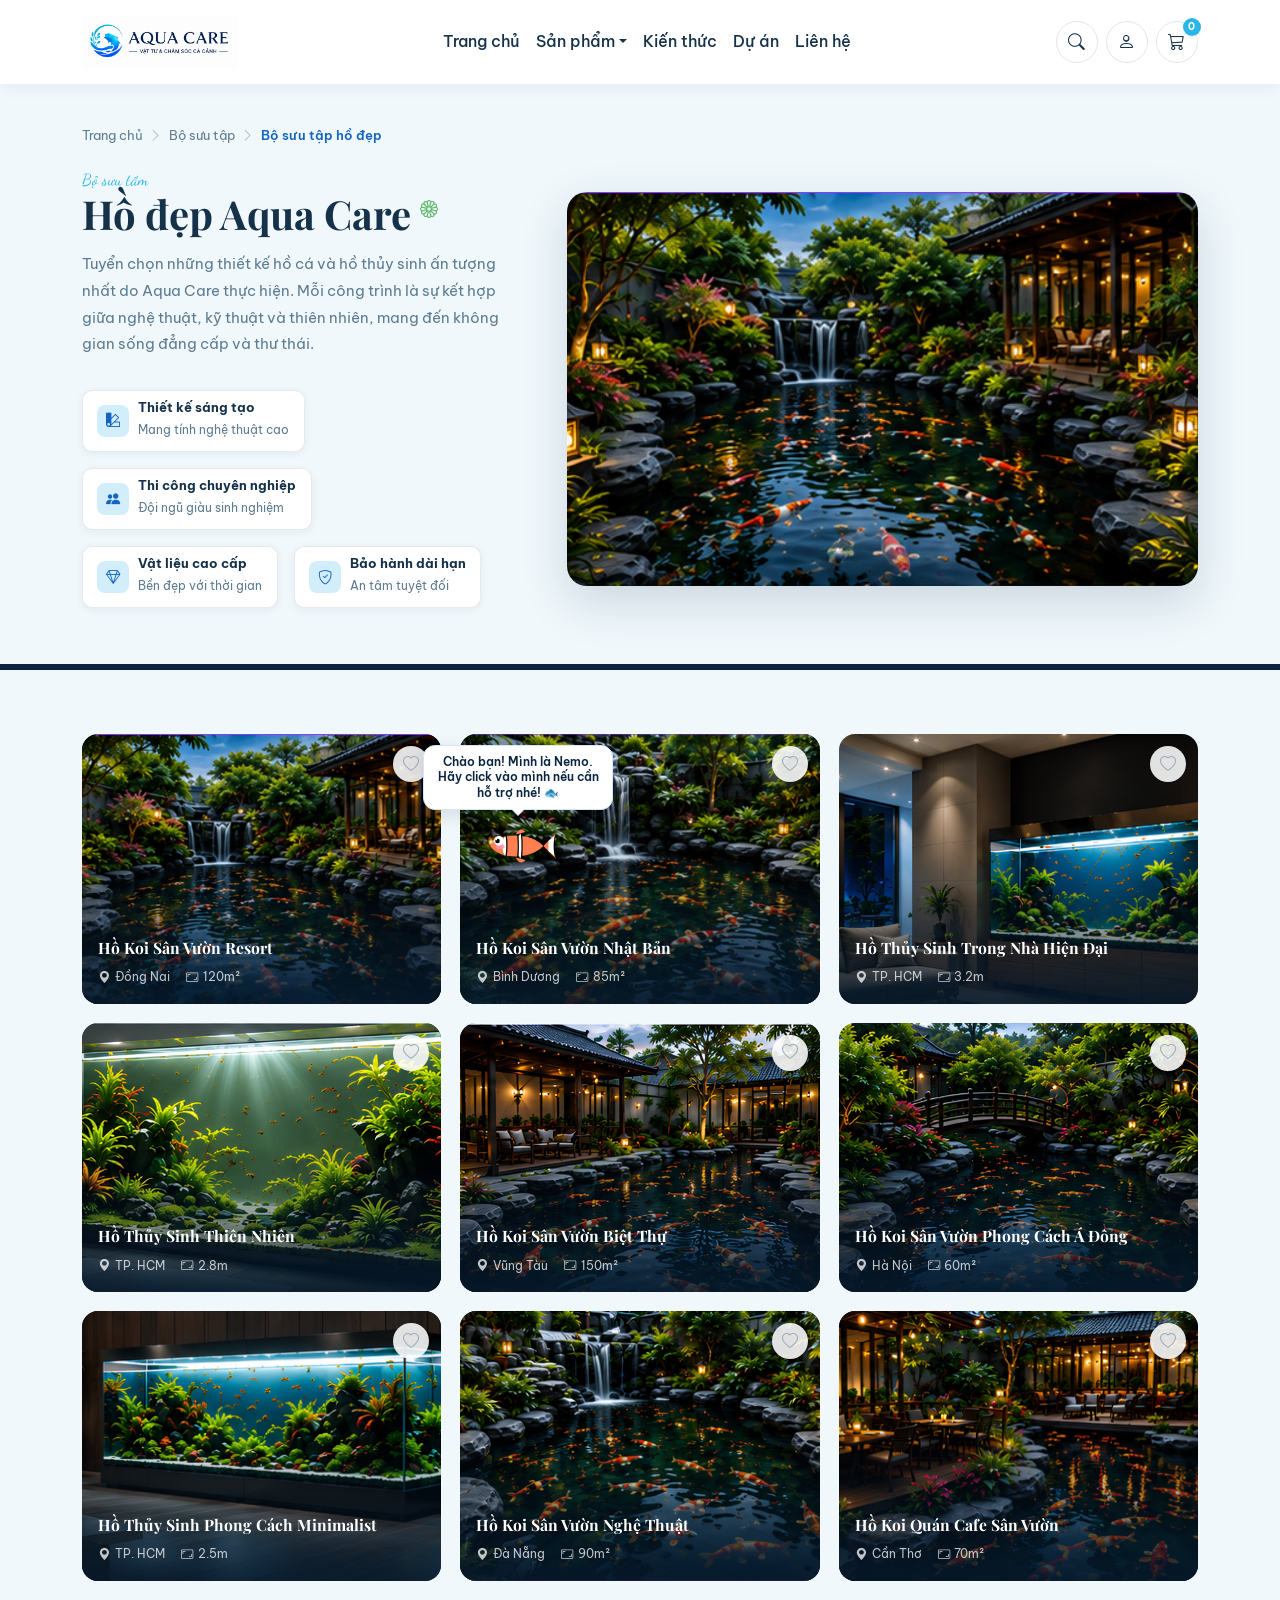
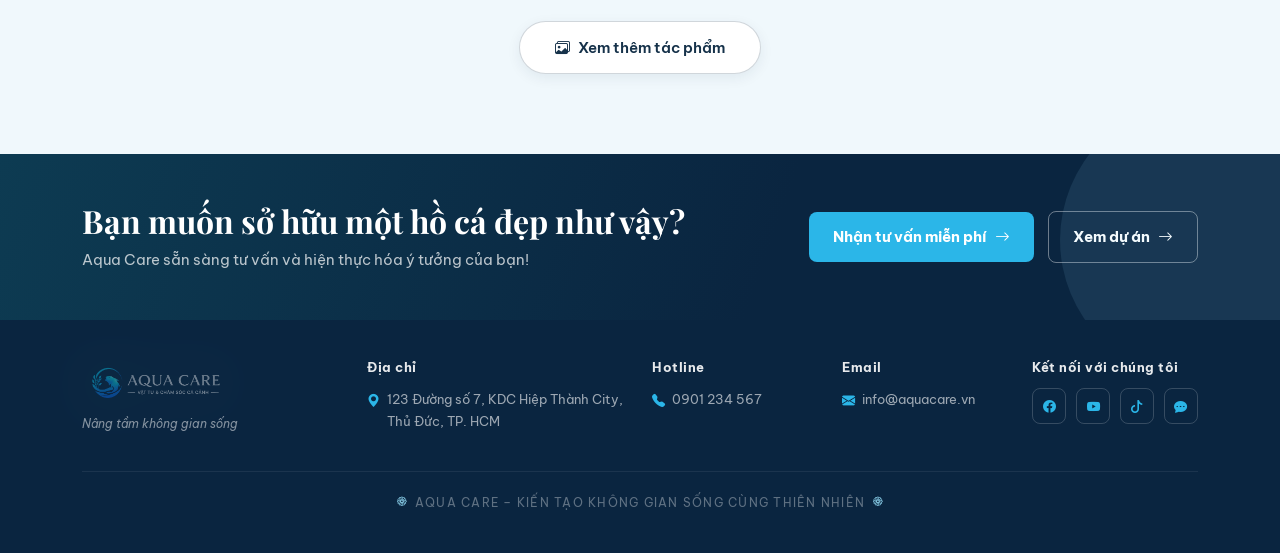
==== bo-suu-tap.html @ 4c0bcd1d "Upload toan bo du lieu - Web Hoan Chinh" ====
﻿<!DOCTYPE html>
<html lang="vi">
<head>
  <meta charset="UTF-8">
  <meta name="viewport" content="width=device-width, initial-scale=1.0">
  <title>Bộ sưu tập hồ đẹp - Aqua Care</title>
  <link rel="preconnect" href="https://fonts.googleapis.com">
  <link rel="preconnect" href="https://fonts.gstatic.com" crossorigin>
  <link href="https://fonts.googleapis.com/css2?family=Playfair+Display:ital,wght@0,600;0,700;1,700&family=Dancing+Script:wght@600;700&family=Be+Vietnam+Pro:wght@300;400;500;600;700;800&display=swap" rel="stylesheet">
  <link href="https://cdn.jsdelivr.net/npm/bootstrap@5.3.3/dist/css/bootstrap.min.css" rel="stylesheet">
  <link rel="stylesheet" href="https://cdn.jsdelivr.net/npm/bootstrap-icons@1.11.3/font/bootstrap-icons.css">
  <link rel="stylesheet" href="css/style.css?v=20260625f">
  <link rel="stylesheet" href="css/gallery.css?v=20260625f">
</head>
<body>

  <!-- NAVBAR -->
  <nav class="navbar navbar-expand-lg fixed-top" id="mainNav">
    <div class="container">
      <a class="navbar-brand" href="index.html">
        <img src="assets/images/branding/logo.png" alt="Aqua Care" class="navbar-logo-img">
      </a>
      <button class="navbar-toggler" type="button" data-bs-toggle="collapse" data-bs-target="#navMenu">
        <span class="navbar-toggler-icon"></span>
      </button>
      <div class="collapse navbar-collapse" id="navMenu">
        <ul class="navbar-nav mx-auto mb-3 mb-lg-0">
          <li class="nav-item"><a class="nav-link" href="index.html">Trang chủ</a></li>
          <li class="nav-item dropdown">
            <a class="nav-link dropdown-toggle" href="san-pham.html" data-bs-toggle="dropdown">Sản phẩm</a>
            <ul class="dropdown-menu">
              <li><a class="dropdown-item" href="san-pham.html?category=he-thong-loc">Hệ thống lọc</a></li>
              <li><a class="dropdown-item" href="san-pham.html?category=thuc-an">Thức ăn &amp; dinh dưỡng</a></li>
              <li><a class="dropdown-item" href="san-pham.html?category=thuoc-vi-sinh">Thuốc &amp; vi sinh</a></li>
              <li><a class="dropdown-item" href="san-pham.html?category=vat-lieu-loc">Vật liệu lọc</a></li>
              <li><a class="dropdown-item" href="san-pham.html?category=cay-thuy-sinh">Cây thủy sinh</a></li>
              <li><a class="dropdown-item" href="san-pham.html?category=thiet-bi">Thiết bị &amp; phụ kiện</a></li>
            </ul>
          </li>
          <li class="nav-item"><a class="nav-link" href="kien-thuc.html">Kiến thức</a></li>
          <li class="nav-item"><a class="nav-link" href="du-an.html">Dự án</a></li>
          <li class="nav-item"><a class="nav-link" href="lien-he.html">Liên hệ</a></li>
        </ul>
        <div class="navbar-icons d-flex align-items-center gap-2">
          <button class="icon-btn" aria-label="Tìm kiếm"><i class="bi bi-search"></i></button>
          <button class="icon-btn" aria-label="Tài khoản"><i class="bi bi-person"></i></button>
          <button class="icon-btn cart-btn" aria-label="Giỏ hàng"><i class="bi bi-cart3"></i><span class="cart-badge">3</span></button>
        </div>
      </div>
    </div>
  </nav>

  <!-- HERO -->
  <section class="gal-hero">
    <div class="container">
      <nav class="gal-breadcrumb mb-4" aria-label="breadcrumb">
        <a href="index.html">Trang chủ</a>
        <span class="sep"><i class="bi bi-chevron-right"></i></span>
        <a href="#">Bộ sưu tập</a>
        <span class="sep"><i class="bi bi-chevron-right"></i></span>
        <span class="current">Bộ sưu tập hồ đẹp</span>
      </nav>

      <div class="row align-items-center g-5">
        <div class="col-lg-5 gal-hero-left">
          <p class="gal-script">Bộ sưu tầm</p>
          <h1 class="gal-title">Hồ đẹp Aqua Care <span class="gal-title-leaf"><i class="bi bi-flower1"></i></span></h1>
          <p class="gal-desc">
            Tuyển chọn những thiết kế hồ cá và hồ thủy sinh ấn tượng nhất do Aqua Care thực hiện.
            Mỗi công trình là sự kết hợp giữa nghệ thuật, kỹ thuật và thiên nhiên, mang đến
            không gian sống đẳng cấp và thư thái.
          </p>

          <div class="gal-features">
            <div class="gal-feature">
              <div class="gal-feature-icon"><i class="bi bi-palette2"></i></div>
              <div class="gal-feature-text">
                <strong>Thiết kế sáng tạo</strong>
                <span>Mang tính nghệ thuật cao</span>
              </div>
            </div>
            <div class="gal-feature">
              <div class="gal-feature-icon"><i class="bi bi-people-fill"></i></div>
              <div class="gal-feature-text">
                <strong>Thi công chuyên nghiệp</strong>
                <span>Đội ngũ giàu sinh nghiệm</span>
              </div>
            </div>
            <div class="gal-feature">
              <div class="gal-feature-icon"><i class="bi bi-gem"></i></div>
              <div class="gal-feature-text">
                <strong>Vật liệu cao cấp</strong>
                <span>Bền đẹp với thời gian</span>
              </div>
            </div>
            <div class="gal-feature">
              <div class="gal-feature-icon"><i class="bi bi-shield-check"></i></div>
              <div class="gal-feature-text">
                <strong>Bảo hành dài hạn</strong>
                <span>An tâm tuyệt đối</span>
              </div>
            </div>
          </div>
        </div>

        <div class="col-lg-7">
          <!-- TODO: thay bằng ảnh hồ cá đẹp thật (full width, tỉ lệ 16/9) -->
          <div class="gal-hero-img" style="aspect-ratio:16/10;">
            <img src="assets/images/galleries/hm1.png" alt="Bộ sưu tập hồ đẹp Aqua Care">
          </div>
        </div>
      </div>
    </div>
  </section>

  <!-- DIVIDER -->
  <div class="gal-divider-bar"></div>

  <!-- COLLECTION GRID -->
  <section class="gal-grid-section">
    <div class="container">

      <div class="gal-collection-grid" id="collectionGrid">

        <!-- Hàng 1 -->
        <div class="gal-col-card">
          <!-- TODO: thay bằng ảnh thật -->
          <img src="assets/images/galleries/hm1.png" alt="Hồ Koi Sân Vườn Resort">
          <button class="gal-col-heart" aria-label="Yêu thích"><i class="bi bi-heart"></i></button>
          <div class="gal-col-info">
            <div class="gal-col-title">Hồ Koi Sân Vườn Resort</div>
            <div class="gal-col-meta">
              <span><i class="bi bi-geo-alt-fill"></i> Đồng Nai</span>
              <span><i class="bi bi-aspect-ratio"></i> 120m²</span>
            </div>
          </div>
        </div>

        <div class="gal-col-card">
          <img src="assets/images/galleries/hm2.png" alt="Hồ Koi Sân Vườn Nhật Bản">
          <button class="gal-col-heart" aria-label="Yêu thích"><i class="bi bi-heart"></i></button>
          <div class="gal-col-info">
            <div class="gal-col-title">Hồ Koi Sân Vườn Nhật Bản</div>
            <div class="gal-col-meta">
              <span><i class="bi bi-geo-alt-fill"></i> Bình Dương</span>
              <span><i class="bi bi-aspect-ratio"></i> 85m²</span>
            </div>
          </div>
        </div>

        <div class="gal-col-card">
          <img src="assets/images/galleries/hm3.png" alt="Hồ Thủy Sinh Trong Nhà Hiện Đại">
          <button class="gal-col-heart" aria-label="Yêu thích"><i class="bi bi-heart"></i></button>
          <div class="gal-col-info">
            <div class="gal-col-title">Hồ Thủy Sinh Trong Nhà Hiện Đại</div>
            <div class="gal-col-meta">
              <span><i class="bi bi-geo-alt-fill"></i> TP. HCM</span>
              <span><i class="bi bi-aspect-ratio"></i> 3.2m</span>
            </div>
          </div>
        </div>

        <!-- Hàng 2 -->
        <div class="gal-col-card">
          <img src="assets/images/galleries/hm4.png" alt="Hồ Thủy Sinh Thiên Nhiên">
          <button class="gal-col-heart" aria-label="Yêu thích"><i class="bi bi-heart"></i></button>
          <div class="gal-col-info">
            <div class="gal-col-title">Hồ Thủy Sinh Thiên Nhiên</div>
            <div class="gal-col-meta">
              <span><i class="bi bi-geo-alt-fill"></i> TP. HCM</span>
              <span><i class="bi bi-aspect-ratio"></i> 2.8m</span>
            </div>
          </div>
        </div>

        <div class="gal-col-card">
          <img src="assets/images/galleries/hm5.png" alt="Hồ Koi Sân Vườn Biệt Thự">
          <button class="gal-col-heart" aria-label="Yêu thích"><i class="bi bi-heart"></i></button>
          <div class="gal-col-info">
            <div class="gal-col-title">Hồ Koi Sân Vườn Biệt Thự</div>
            <div class="gal-col-meta">
              <span><i class="bi bi-geo-alt-fill"></i> Vũng Tàu</span>
              <span><i class="bi bi-aspect-ratio"></i> 150m²</span>
            </div>
          </div>
        </div>

        <div class="gal-col-card">
          <img src="assets/images/galleries/hm6.png" alt="Hồ Koi Sân Vườn Phong Cách Á Đông">
          <button class="gal-col-heart" aria-label="Yêu thích"><i class="bi bi-heart"></i></button>
          <div class="gal-col-info">
            <div class="gal-col-title">Hồ Koi Sân Vườn Phong Cách Á Đông</div>
            <div class="gal-col-meta">
              <span><i class="bi bi-geo-alt-fill"></i> Hà Nội</span>
              <span><i class="bi bi-aspect-ratio"></i> 60m²</span>
            </div>
          </div>
        </div>

        <!-- Hàng 3 -->
        <div class="gal-col-card">
          <img src="assets/images/galleries/hm7.png" alt="Hồ Thủy Sinh Phong Cách Minimalist">
          <button class="gal-col-heart" aria-label="Yêu thích"><i class="bi bi-heart"></i></button>
          <div class="gal-col-info">
            <div class="gal-col-title">Hồ Thủy Sinh Phong Cách Minimalist</div>
            <div class="gal-col-meta">
              <span><i class="bi bi-geo-alt-fill"></i> TP. HCM</span>
              <span><i class="bi bi-aspect-ratio"></i> 2.5m</span>
            </div>
          </div>
        </div>

        <div class="gal-col-card">
          <img src="assets/images/galleries/hm8.png" alt="Hồ Koi Sân Vườn Nghệ Thuật">
          <button class="gal-col-heart" aria-label="Yêu thích"><i class="bi bi-heart"></i></button>
          <div class="gal-col-info">
            <div class="gal-col-title">Hồ Koi Sân Vườn Nghệ Thuật</div>
            <div class="gal-col-meta">
              <span><i class="bi bi-geo-alt-fill"></i> Đà Nẵng</span>
              <span><i class="bi bi-aspect-ratio"></i> 90m²</span>
            </div>
          </div>
        </div>

        <div class="gal-col-card">
          <img src="assets/images/galleries/hm9.png" alt="Hồ Koi Quán Cafe Sân Vườn">
          <button class="gal-col-heart" aria-label="Yêu thích"><i class="bi bi-heart"></i></button>
          <div class="gal-col-info">
            <div class="gal-col-title">Hồ Koi Quán Cafe Sân Vườn</div>
            <div class="gal-col-meta">
              <span><i class="bi bi-geo-alt-fill"></i> Cần Thơ</span>
              <span><i class="bi bi-aspect-ratio"></i> 70m²</span>
            </div>
          </div>
        </div>

      </div><!-- /grid -->

      <div class="gal-load-more">
        <button class="btn-load-more" type="button">
          <i class="bi bi-images"></i> Xem thêm tác phẩm
        </button>
      </div>
    </div>
  </section>

  <!-- CTA BANNER -->
  <section class="gal-cta-banner">
    <div class="container">
      <div class="row align-items-center g-4">
        <div class="col-lg-7 gal-cta-text">
          <h2>Bạn muốn sở hữu một hồ cá đẹp như vậy?</h2>
          <p>Aqua Care sẵn sàng tư vấn và hiện thực hóa ý tưởng của bạn!</p>
        </div>
        <div class="col-lg-5">
          <div class="gal-cta-btns">
            <a href="lien-he.html" class="gal-btn-primary">Nhận tư vấn miễn phí <i class="bi bi-arrow-right"></i></a>
            <a href="du-an.html" class="gal-btn-outline">Xem dự án <i class="bi bi-arrow-right"></i></a>
          </div>
        </div>
      </div>
    </div>
  </section>

  <!-- FOOTER -->
  <footer class="gal-footer">
    <div class="container">
      <div class="row g-4">
        <div class="col-lg-3 col-md-6">
          <img src="assets/images/branding/logo-splash-transparent.png" alt="Aqua Care" class="gal-footer-logo">
          <p class="gal-footer-slogan">Nâng tầm không gian sống</p>
        </div>
        <div class="col-lg-3 col-md-6 gal-footer-col">
          <h6>Địa chỉ</h6>
          <p><i class="bi bi-geo-alt-fill"></i> 123 Đường số 7, KDC Hiệp Thành City, Thủ Đức, TP. HCM</p>
        </div>
        <div class="col-lg-2 col-md-6 gal-footer-col">
          <h6>Hotline</h6>
          <a href="tel:09012345677"><i class="bi bi-telephone-fill"></i> 0901 234 567</a>
        </div>
        <div class="col-lg-2 col-md-6 gal-footer-col">
          <h6>Email</h6>
          <a href="mailto:info@aquacare.vn"><i class="bi bi-envelope-fill"></i> info@aquacare.vn</a>
        </div>
        <div class="col-lg-2 col-md-6 gal-footer-col">
          <h6>Kết nối với chúng tôi</h6>
          <div class="gal-footer-socials">
            <a href="#" aria-label="Facebook"><i class="bi bi-facebook"></i></a>
            <a href="#" aria-label="Youtube"><i class="bi bi-youtube"></i></a>
            <a href="#" aria-label="Tiktok"><i class="bi bi-tiktok"></i></a>
            <a href="#" aria-label="Zalo"><i class="bi bi-chat-dots-fill"></i></a>
          </div>
        </div>
      </div>
      <div class="gal-footer-bottom">
        <p class="gal-footer-tagline">
          <i class="bi bi-flower1"></i>
          AQUA CARE – KIẾN TẠO KHÔNG GIAN SỐNG CÙNG THIÊN NHIÊN
          <i class="bi bi-flower1"></i>
        </p>
      </div>
    </div>
  </footer>

  <button class="back-to-top" id="backToTop" aria-label="Lên đầu trang"><i class="bi bi-arrow-up"></i></button>

  <script src="https://cdn.jsdelivr.net/npm/bootstrap@5.3.3/dist/js/bootstrap.bundle.min.js"></script>
  <script src="js/main.js?v=20260625f"></script>
  
  <script src="js/bo-suu-tap.js?v=20260625f"></script>
</body>
</html>
---- css/style.css ----
:root {
  /* Palette */
  --color-deep-navy: #0a2540;
  --color-deep-teal: #0d3b52;
  --color-ocean: #14516b;
  --color-primary: #2bb6e8;
  --color-primary-dark: #1565c0;
  --color-accent: #8fd6f0;
  --color-green: #5fb86a;
  --color-green-light: #dcf2dd;
  --color-blue-light: #d2eefb;
  --color-bg-light: #f0f8fc;
  --color-text-dark: #16324a;
  --color-text-muted: #5d7c91;
  --color-white: #ffffff;

  /* Typography */
  --font-display: 'Playfair Display', serif;
  --font-script: 'Dancing Script', cursive;
  --font-body: 'Be Vietnam Pro', sans-serif;

  /* Layout */
  --navbar-height: 84px;
  --radius-lg: 20px;
  --radius-md: 14px;
  --radius-sm: 10px;
  --shadow-soft: 0 12px 32px rgba(10, 37, 64, 0.08);
  --shadow-card: 0 18px 40px rgba(10, 37, 64, 0.12);
}


/* Logo trên navbar — logo.png có nền trắng, thu nhỏ vừa navbar */
.navbar-logo-img {
  height: 52px;
  width: auto;
  display: block;
  object-fit: contain;
}

/* Logo dưới footer — hiển thị trên nền tối, dùng filter để chuyển sang màu trắng */
.footer-logo-img {
  height: 62px;
  max-width: min(100%, 360px);
  width: auto;
  display: block;
  object-fit: contain;
  opacity: 0.42;
  mix-blend-mode: screen;
  filter: brightness(1.14) drop-shadow(0 0 22px rgba(125, 214, 244, 0.18));
}

/* Xoá nền trắng Bootstrap mặc định trên .navbar-brand ở footer */
.site-footer .navbar-brand {
  background: transparent !important;
  padding: 0;
  margin: 0 0 0.5rem;
}


/*
  .section-bg-wave: dùng ảnh assets/images/backgrounds/nen_2.png (xanh nhạt, sóng nước, lá cây)
  Thêm class này vào bất kỳ <section> nào muốn dùng nền này.

  Ví dụ:
    <section class="why-us section-bg-wave">...</section>
    <section class="knowledge section-bg-wave">...</section>
    <section class="inspiration section-bg-wave">...</section>

  Các class nền khác có sẵn bên dưới:
    .section-bg-dark-fish  → nền tối xanh (dùng cho danh mục/liên hệ)
    .section-bg-vi-sao     → nền riêng section "Vì sao chọn chúng tôi"
    .section-bg-insp       → nền riêng section "Không gian / Kiến thức"
*/
.section-bg-wave {
  background-image: url('../assets/images/backgrounds/nen_2.png');
  background-size: cover;
  background-position: center;
  background-repeat: no-repeat;
  background-color: transparent;
}

/* Nền section "Vì sao chọn chúng tôi" */
.section-bg-vi-sao {
  background-image: url('../assets/images/backgrounds/nen-vi-sao.png');
  background-size: cover;
  background-position: center;
  background-repeat: no-repeat;
}

/* Nền section danh mục sản phẩm (cũng dùng được cho liên hệ) */
.section-bg-danh-muc {
  background-image: url('../assets/images/backgrounds/nen-danh-muc.png');
  background-size: cover;
  background-position: center;
  background-repeat: no-repeat;
}

/* Nền section không gian truyền cảm hứng + kiến thức cá cảnh */
.section-bg-insp {
  background-image: url('../assets/images/backgrounds/nen-inspiration.png');
  background-size: cover;
  background-position: center;
  background-repeat: no-repeat;
}

@media (min-width: 992px) {
  .navbar .dropdown:hover > .dropdown-menu,
  .navbar .dropdown:focus-within > .dropdown-menu {
    display: block;
    margin-top: 0.2rem;
    opacity: 1;
    visibility: visible;
    transform: translateY(0);
  }

  .navbar .dropdown-menu {
    display: block;
    opacity: 0;
    visibility: hidden;
    transform: translateY(8px);
    transition: opacity 0.18s ease, transform 0.18s ease, visibility 0.18s ease;
    pointer-events: auto;
  }
}




* { box-sizing: border-box; }

html {
  scroll-behavior: smooth;
  scroll-padding-top: var(--navbar-height);
}

body {
  font-family: var(--font-body);
  color: var(--color-text-dark);
  background:
    linear-gradient(180deg, rgba(6, 26, 46, 0.22), rgba(6, 26, 46, 0.1)),
    url('../assets/images/backgrounds/background.png') center top / cover fixed no-repeat;
  background-color: #061a2e;
  line-height: 1.7;
  -webkit-font-smoothing: antialiased;
  position: relative;
  min-height: 100vh;
}

body::before {
  content: "";
  position: fixed;
  inset: 0;
  pointer-events: none;
  background:
    radial-gradient(circle at top center, rgba(43, 182, 232, 0.12), transparent 36%),
    linear-gradient(180deg, rgba(4, 18, 32, 0.18), rgba(4, 18, 32, 0.04) 35%, rgba(4, 18, 32, 0.1));
  z-index: -1;
}

img { max-width: 100%; height: auto; display: block; }

a { text-decoration: none; transition: color 0.25s ease, opacity 0.25s ease; }

h1, h2, h3, h4, h5, h6 {
  font-family: var(--font-display);
  color: var(--color-text-dark);
  font-weight: 700;
  margin: 0;
}

p { margin: 0; }

:focus-visible {
  outline: 3px solid var(--color-primary);
  outline-offset: 3px;
  border-radius: 4px;
}

@media (prefers-reduced-motion: reduce) {
  html { scroll-behavior: auto; }
  *, *::before, *::after { animation: none !important; transition: none !important; }
}


.eyebrow {
  font-family: var(--font-script);
  font-size: 1.45rem;
  color: var(--color-primary-dark);
  margin-bottom: 0.5rem;
  letter-spacing: 0.02em;
}

.eyebrow-script {
  font-family: var(--font-script);
  font-size: 1.6rem;
  color: var(--color-accent);
  margin-bottom: 1rem;
}

.eyebrow-script i,
.eyebrow i {
  font-size: 0.85em;
  vertical-align: middle;
}

.script-accent {
  font-family: var(--font-script);
  color: var(--color-primary);
  font-weight: 700;
  font-style: normal;
}

.section-title {
  font-size: clamp(1.9rem, 1.4rem + 2vw, 3rem);
  line-height: 1.25;
  margin-bottom: 1.25rem;
}

.section-title i.bi {
  font-size: 0.55em;
  color: var(--color-green);
  vertical-align: middle;
}

.title-underline {
  width: 64px;
  height: 4px;
  border-radius: 999px;
  background: linear-gradient(90deg, var(--color-primary), var(--color-green));
  margin-bottom: 2.5rem;
}

.section-divider {
  display: flex;
  align-items: center;
  gap: 0.75rem;
  margin: 1.5rem 0;
  color: var(--color-green);
}

.section-divider .divider-line {
  width: 64px;
  height: 1px;
  background: rgba(22, 50, 74, 0.18);
  display: inline-block;
}

.hero .section-divider .divider-line { background: rgba(255,255,255,0.35); }


.btn-primary-gradient {
  display: inline-flex;
  align-items: center;
  gap: 0.6rem;
  padding: 0.85rem 1.85rem;
  border-radius: 999px;
  background: linear-gradient(135deg, var(--color-primary) 0%, var(--color-primary-dark) 100%);
  color: var(--color-white);
  font-weight: 600;
  font-size: 0.98rem;
  border: none;
  box-shadow: 0 10px 24px rgba(21, 101, 192, 0.32);
  transition: transform 0.25s ease, box-shadow 0.25s ease, opacity 0.25s ease;
}

.btn-primary-gradient:hover,
.btn-primary-gradient:focus-visible {
  color: var(--color-white);
  transform: translateY(-2px);
  box-shadow: 0 14px 30px rgba(21, 101, 192, 0.4);
}

.btn-outline-light-custom {
  display: inline-flex;
  align-items: center;
  gap: 0.6rem;
  padding: 0.85rem 1.85rem;
  border-radius: 999px;
  border: 1.5px solid currentColor;
  color: var(--color-text-dark);
  font-weight: 600;
  font-size: 0.98rem;
  background: transparent;
  transition: background 0.25s ease, color 0.25s ease, transform 0.25s ease;
}

.hero .btn-outline-light-custom,
.categories .btn-outline-light-custom {
  color: var(--color-white);
}

.btn-outline-light-custom:hover,
.btn-outline-light-custom:focus-visible {
  background: rgba(255, 255, 255, 0.12);
  transform: translateY(-2px);
}

.why-us .btn-outline-light-custom,
.about .btn-outline-light-custom {
  color: var(--color-text-dark);
}

.why-us .btn-outline-light-custom:hover,
.about .btn-outline-light-custom:hover {
  background: rgba(22, 50, 74, 0.06);
}


#mainNav {
  background: var(--color-white);
  box-shadow: 0 2px 18px rgba(10, 37, 64, 0.06);
  height: var(--navbar-height);
  display: flex;
  align-items: center;
  transition: box-shadow 0.3s ease, height 0.3s ease;
  z-index: 1030;
}

#mainNav.scrolled {
  box-shadow: 0 6px 24px rgba(10, 37, 64, 0.12);
}

.logo-icon {
  width: 46px;
  height: 46px;
  flex-shrink: 0;
  color: var(--color-primary);
}

.logo-icon svg { width: 100%; height: 100%; }

.logo-text { display: flex; flex-direction: column; line-height: 1.2; }

.logo-title {
  font-family: var(--font-display);
  font-weight: 700;
  font-size: 1.35rem;
  letter-spacing: 0.06em;
  color: var(--color-text-dark);
}

.logo-subtitle {
  font-size: 0.68rem;
  color: var(--color-text-muted);
  letter-spacing: 0.04em;
}

.navbar-nav .nav-link {
  font-weight: 500;
  color: var(--color-text-dark);
  padding: 0.5rem 1rem;
  position: relative;
}

.navbar-nav .nav-link.active,
.navbar-nav .nav-link:hover {
  color: var(--color-primary-dark);
}

.navbar-nav .nav-link.active::after {
  content: "";
  position: absolute;
  left: 1rem;
  right: 1rem;
  bottom: 0.1rem;
  height: 2px;
  background: var(--color-primary);
  border-radius: 999px;
}

.dropdown-menu {
  border-radius: var(--radius-sm);
  border: none;
  box-shadow: var(--shadow-soft);
  padding: 0.5rem;
}

.dropdown-item {
  border-radius: 8px;
  padding: 0.5rem 1rem;
  font-size: 0.92rem;
}

.dropdown-item:hover,
.dropdown-item:focus {
  background: var(--color-bg-light);
  color: var(--color-primary-dark);
}

.navbar-icons { margin-left: 1rem; }

.icon-btn {
  width: 42px;
  height: 42px;
  border-radius: 50%;
  border: 1px solid rgba(22, 50, 74, 0.12);
  background: transparent;
  color: var(--color-text-dark);
  display: inline-flex;
  align-items: center;
  justify-content: center;
  font-size: 1.05rem;
  transition: background 0.25s ease, color 0.25s ease, border-color 0.25s ease;
}

.icon-btn:hover {
  background: var(--color-bg-light);
  border-color: var(--color-primary);
  color: var(--color-primary-dark);
}

.aqua-user-chip {
  display: inline-flex;
  align-items: center;
  max-width: 168px;
  padding: 0.6rem 0.9rem;
  border: 1px solid rgba(43, 182, 232, 0.2);
  border-radius: 999px;
  background: rgba(239, 251, 255, 0.95);
  color: var(--color-primary-dark);
  font-size: 0.8rem;
  font-weight: 700;
  line-height: 1;
  white-space: nowrap;
  overflow: hidden;
  text-overflow: ellipsis;
}

.cart-btn { position: relative; }

.cart-badge {
  position: absolute;
  top: -4px;
  right: -4px;
  min-width: 18px;
  height: 18px;
  padding: 0 4px;
  border-radius: 999px;
  background: var(--color-primary);
  color: var(--color-white);
  font-size: 0.65rem;
  font-weight: 700;
  display: flex;
  align-items: center;
  justify-content: center;
  line-height: 1;
}


.hero {
  position: relative;
  min-height: 100vh;
  padding-top: calc(var(--navbar-height) + 3.5rem);
  padding-bottom: 8rem;
  display: flex;
  align-items: center;
  overflow: hidden;
  isolation: isolate;
}

.hero-bg {
  position: absolute;
  inset: 0;
  z-index: -2;
}

.hero-bg img { width: 100%; height: 100%; object-fit: cover; }

.hero-overlay {
  position: absolute;
  inset: 0;
  z-index: -1;
  /* Giữ màu thật của ảnh — chỉ đổ nhẹ gradient trái → phải để text dễ đọc, không làm tối toàn bộ */
  background:
    radial-gradient(ellipse at 72% 18%, rgba(143, 214, 240, 0.18), transparent 52%),
    linear-gradient(105deg, rgba(5, 20, 38, 0.62) 0%, rgba(5, 20, 38, 0.28) 55%, transparent 80%);
}

.hero-content { position: relative; z-index: 1; color: var(--color-white); }

.hero-title {
  font-size: clamp(2.4rem, 1.7rem + 3vw, 4.2rem);
  line-height: 1.18;
  color: var(--color-white);
  margin-bottom: 0.5rem;
}

.hero-title .script-accent {
  font-size: 1.05em;
  color: var(--color-accent);
}

.hero-desc {
  max-width: 620px;
  color: rgba(255, 255, 255, 0.82);
  font-size: 1.02rem;
  margin-bottom: 2.25rem;
}

.hero-buttons {
  display: flex;
  flex-wrap: wrap;
  gap: 1rem;
}

.hero-trust {
  position: absolute;
  right: clamp(1.5rem, 4vw, 4.5rem);
  top: 50%;
  transform: translateY(-50%);
  z-index: 1;
  display: flex;
  flex-direction: column;
  gap: 1.6rem;
}

.trust-item {
  display: flex;
  align-items: center;
  gap: 0.9rem;
  color: var(--color-white);
  background: rgba(10, 37, 64, 0.35);
  border: 1px solid rgba(255, 255, 255, 0.16);
  border-radius: var(--radius-md);
  padding: 0.85rem 1.2rem;
  backdrop-filter: blur(6px);
  max-width: 280px;
}

.trust-icon {
  width: 42px;
  height: 42px;
  border-radius: 50%;
  background: rgba(255, 255, 255, 0.14);
  display: flex;
  align-items: center;
  justify-content: center;
  font-size: 1.2rem;
  color: var(--color-accent);
  flex-shrink: 0;
}

.trust-item strong {
  display: block;
  font-size: 0.92rem;
  font-weight: 700;
}

.trust-item span {
  display: block;
  font-size: 0.78rem;
  color: rgba(255, 255, 255, 0.7);
}


.hero-bubbles {
  position: absolute;
  inset: 0;
  z-index: 0;
  pointer-events: none;
  overflow: hidden;
}

.bubble {
  position: absolute;
  bottom: -60px;
  border-radius: 50%;
  background: radial-gradient(circle at 35% 35%, rgba(255,255,255,0.55), rgba(143, 214, 240, 0.18));
  border: 1px solid rgba(255,255,255,0.28);
  animation: bubbleRise linear infinite;
  will-change: transform, opacity;
}

.bubble:nth-child(1)  { width: 8px;  height: 8px;  left: 8%;   animation-duration: 8s;   animation-delay: 0s; }
.bubble:nth-child(2)  { width: 14px; height: 14px; left: 15%;  animation-duration: 11s;  animation-delay: 1.5s; }
.bubble:nth-child(3)  { width: 6px;  height: 6px;  left: 23%;  animation-duration: 7.5s; animation-delay: 0.8s; }
.bubble:nth-child(4)  { width: 18px; height: 18px; left: 34%;  animation-duration: 13s;  animation-delay: 2s; }
.bubble:nth-child(5)  { width: 10px; height: 10px; left: 45%;  animation-duration: 9s;   animation-delay: 3.2s; }
.bubble:nth-child(6)  { width: 7px;  height: 7px;  left: 53%;  animation-duration: 8.5s; animation-delay: 1s; }
.bubble:nth-child(7)  { width: 20px; height: 20px; left: 61%;  animation-duration: 14s;  animation-delay: 0.4s; }
.bubble:nth-child(8)  { width: 9px;  height: 9px;  left: 72%;  animation-duration: 10s;  animation-delay: 2.7s; }
.bubble:nth-child(9)  { width: 13px; height: 13px; left: 83%;  animation-duration: 12s;  animation-delay: 0.2s; }
.bubble:nth-child(10) { width: 5px;  height: 5px;  left: 91%;  animation-duration: 7s;   animation-delay: 1.8s; }

@keyframes bubbleRise {
  0%   { transform: translateY(0) translateX(0);     opacity: 0; }
  10%  { opacity: 0.7; }
  50%  { transform: translateY(-45vh) translateX(12px); }
  90%  { opacity: 0.5; }
  100% { transform: translateY(-100vh) translateX(-8px); opacity: 0; }
}

/* Parallax nhẹ trên ảnh nền hero khi scroll */
.hero-bg img {
  transition: transform 0.05s linear;
  will-change: transform;
}

/* Entrance animation cho hero content */
.hero-content .eyebrow-script {
  animation: fadeSlideUp 0.8s ease both;
  animation-delay: 0.1s;
}
.hero-content .hero-title {
  animation: fadeSlideUp 0.85s ease both;
  animation-delay: 0.28s;
}
.hero-content .section-divider {
  animation: fadeSlideUp 0.7s ease both;
  animation-delay: 0.44s;
}
.hero-content .hero-desc {
  animation: fadeSlideUp 0.8s ease both;
  animation-delay: 0.58s;
}
.hero-content .hero-buttons {
  animation: fadeSlideUp 0.75s ease both;
  animation-delay: 0.72s;
}

.trust-item:nth-child(1) { animation: fadeSlideLeft 0.7s ease both; animation-delay: 0.55s; }
.trust-item:nth-child(2) { animation: fadeSlideLeft 0.7s ease both; animation-delay: 0.72s; }
.trust-item:nth-child(3) { animation: fadeSlideLeft 0.7s ease both; animation-delay: 0.89s; }

@keyframes fadeSlideUp {
  from { opacity: 0; transform: translateY(28px); }
  to   { opacity: 1; transform: translateY(0); }
}
@keyframes fadeSlideLeft {
  from { opacity: 0; transform: translateX(28px); }
  to   { opacity: 1; transform: translateX(0); }
}


.wave-divider {
  position: absolute;
  left: 0;
  right: 0;
  width: 100%;
  line-height: 0;
  z-index: 2;
  pointer-events: none;
}

/* Wave dưới hero: màu xanh nhạt đồng bộ với nền section phía dưới */
.wave-light { color: var(--color-bg-light); }

.wave-divider:not(.wave-divider-top) { bottom: -1px; }
.wave-divider.wave-divider-top { top: -1px; }

.wave-divider svg {
  display: block;
  width: 100%;
  height: 60px;
}

@media (min-width: 992px) {
  .wave-divider svg { height: 100px; }
}


.about {
  padding: 6rem 0;
  position: relative;
}

.about-block {
  display: flex;
  gap: 1.25rem;
  margin: 1.5rem 0;
}

.about-icon {
  width: 50px;
  height: 50px;
  border-radius: 50%;
  background: var(--color-white);
  color: var(--color-primary-dark);
  display: flex;
  align-items: center;
  justify-content: center;
  font-size: 1.3rem;
  flex-shrink: 0;
  box-shadow: var(--shadow-soft);
}

.about-block h5 {
  font-size: 1.15rem;
  margin-bottom: 0.4rem;
}

.about-block p {
  color: var(--color-text-muted);
  font-size: 0.96rem;
}

.about-divider {
  border: none;
  border-top: 1px solid rgba(22, 50, 74, 0.1);
  margin: 0;
}

.core-values {
  display: flex;
  justify-content: space-between;
  gap: 0.5rem;
  margin: 1.25rem 0 2rem;
  padding-bottom: 1.5rem;
  border-bottom: 1px solid rgba(22, 50, 74, 0.08);
}

.core-value {
  display: flex;
  flex-direction: column;
  align-items: center;
  gap: 0.6rem;
  text-align: center;
  flex: 1;
}

.core-value span {
  font-size: 0.85rem;
  font-weight: 600;
  color: var(--color-text-dark);
}

.cv-icon {
  width: 54px;
  height: 54px;
  border-radius: 50%;
  display: flex;
  align-items: center;
  justify-content: center;
  font-size: 1.4rem;
  color: var(--color-white);
}

.cv-icon-teal { background: linear-gradient(135deg, #5fd0e8, #2bb6e8); }
.cv-icon-blue { background: linear-gradient(135deg, #6fb6f2, #2b6fe8); }
.cv-icon-green { background: linear-gradient(135deg, #8fdb8f, var(--color-green)); }

.about-video {
  position: relative;
  border-radius: var(--radius-lg);
  overflow: hidden;
  box-shadow: var(--shadow-card);
  border: 1px solid rgba(255, 255, 255, 0.18);
  background: #071b2f;
}

.about-video::after {
  content: "";
  position: absolute;
  inset: auto 0 0 0;
  height: 34%;
  background: linear-gradient(180deg, transparent 0%, rgba(6, 24, 41, 0.78) 100%);
  pointer-events: none;
}

.video-thumb { display: block; width: 100%; aspect-ratio: 16/10; object-fit: cover; }

.about-video-badge {
  position: absolute;
  left: 1rem;
  right: 1rem;
  bottom: 1rem;
  display: inline-flex;
  align-items: center;
  gap: 0.65rem;
  width: fit-content;
  max-width: calc(100% - 2rem);
  padding: 0.72rem 1rem;
  border: 1px solid rgba(255, 255, 255, 0.16);
  border-radius: 999px;
  background: rgba(5, 22, 38, 0.62);
  color: var(--color-white);
  font-size: 0.84rem;
  font-weight: 700;
  backdrop-filter: blur(10px);
}

.about-video-badge i {
  color: var(--color-accent);
  font-size: 1rem;
}

.video-play-btn {
  position: absolute;
  top: 50%;
  left: 50%;
  transform: translate(-50%, -50%);
  width: 70px;
  height: 70px;
  border-radius: 50%;
  border: 2px solid rgba(255, 255, 255, 0.7);
  background: rgba(10, 37, 64, 0.35);
  color: var(--color-white);
  font-size: 1.6rem;
  display: flex;
  align-items: center;
  justify-content: center;
  backdrop-filter: blur(4px);
  transition: transform 0.25s ease, background 0.25s ease;
}

.video-play-btn:hover {
  background: rgba(43, 182, 232, 0.55);
  transform: translate(-50%, -50%) scale(1.06);
}

.video-controls {
  position: absolute;
  left: 0.75rem;
  right: 0.75rem;
  bottom: 0.75rem;
  display: flex;
  align-items: center;
  gap: 0.6rem;
  background: rgba(8, 30, 50, 0.55);
  border-radius: 999px;
  padding: 0.45rem 0.75rem;
  backdrop-filter: blur(6px);
}

.vc-btn {
  border: none;
  background: transparent;
  color: var(--color-white);
  font-size: 0.95rem;
  opacity: 0.85;
  display: flex;
  align-items: center;
  justify-content: center;
  width: 28px;
  height: 28px;
}

.vc-btn:hover { opacity: 1; }

.vc-progress {
  flex: 1;
  height: 4px;
  border-radius: 999px;
  background: rgba(255, 255, 255, 0.25);
  position: relative;
}

.vc-progress span {
  position: absolute;
  left: 0;
  top: 0;
  bottom: 0;
  width: 38%;
  border-radius: 999px;
  background: var(--color-accent);
}


.categories {
  position: relative;
  background:
    radial-gradient(ellipse at 15% 10%, rgba(43, 182, 232, 0.18), transparent 45%),
    radial-gradient(ellipse at 85% 90%, rgba(95, 184, 106, 0.14), transparent 50%),
    linear-gradient(180deg, var(--color-deep-navy) 0%, #08233c 100%);
  padding: 6.5rem 0 7rem;
  overflow: hidden;
}

.categories .section-title,
.categories .eyebrow { color: var(--color-white); }

.fish-deco {
  font-size: 0.5em;
  color: var(--color-accent);
  vertical-align: middle;
  opacity: 0.8;
}

.fish-left { margin-right: 0.6rem; }
.fish-right { margin-left: 0.6rem; transform: scaleX(-1); display: inline-block; }

.categories .title-underline {
  background: linear-gradient(90deg, var(--color-accent), var(--color-green));
}

.category-card {
  position: relative;
  background: rgba(255, 255, 255, 0.04);
  border: 1px solid rgba(255, 255, 255, 0.12);
  border-radius: var(--radius-md);
  padding: 0.9rem 0.9rem 1.4rem;
  text-align: center;
  height: 100%;
  transition: transform 0.3s ease, border-color 0.3s ease, background 0.3s ease;
}

.category-card:hover {
  transform: translateY(-6px);
  border-color: rgba(143, 214, 240, 0.5);
  background: rgba(255, 255, 255, 0.07);
}

.category-img-wrap {
  border-radius: var(--radius-sm);
  overflow: hidden;
  aspect-ratio: 4/3;
  margin-bottom: 0.9rem;
  background: var(--color-ocean);
}

.category-img-wrap img { width: 100%; height: 100%; object-fit: cover; }

.category-card h6 {
  color: var(--color-white);
  font-family: var(--font-body);
  font-weight: 600;
  font-size: 0.92rem;
  margin: 0;
}

.category-arrow {
  position: absolute;
  bottom: -16px;
  right: 14px;
  width: 38px;
  height: 38px;
  border-radius: 50%;
  background: linear-gradient(135deg, var(--color-primary), var(--color-primary-dark));
  color: var(--color-white);
  display: flex;
  align-items: center;
  justify-content: center;
  font-size: 1rem;
  box-shadow: 0 8px 18px rgba(43, 182, 232, 0.4);
  transition: transform 0.25s ease;
}

.category-card:hover .category-arrow { transform: scale(1.1) rotate(45deg); }


.why-us {
  padding: 6.5rem 0;
}

.why-card {
  height: 100%;
  text-align: center;
  padding: 2.25rem 1.5rem;
  border-radius: var(--radius-lg);
  background: var(--color-bg-light);
  transition: transform 0.3s ease, box-shadow 0.3s ease;
}

.why-card:hover {
  transform: translateY(-6px);
  box-shadow: var(--shadow-card);
}

.why-icon {
  width: 64px;
  height: 64px;
  border-radius: 50%;
  display: flex;
  align-items: center;
  justify-content: center;
  font-size: 1.7rem;
  margin: 0 auto 1.25rem;
  color: var(--color-white);
}

.why-icon-blue { background: linear-gradient(135deg, #6fb6f2, var(--color-primary-dark)); }
.why-icon-green { background: linear-gradient(135deg, #8fdb8f, var(--color-green)); }

.why-card h5 { font-size: 1.1rem; margin-bottom: 0.6rem; }

.why-card p {
  font-size: 0.92rem;
  color: var(--color-text-muted);
}


.inspiration {
  padding: 6.5rem 0;
}

.inspiration-card {
  position: relative;
  border-radius: var(--radius-lg);
  overflow: hidden;
  box-shadow: var(--shadow-soft);
  aspect-ratio: 4/3;
}

.inspiration-card img {
  width: 100%;
  height: 100%;
  object-fit: cover;
  transition: transform 0.45s ease;
}

.inspiration-card:hover img { transform: scale(1.06); }

.inspiration-overlay {
  position: absolute;
  inset: 0;
  display: flex;
  align-items: flex-end;
  justify-content: space-between;
  padding: 1.25rem;
  background: linear-gradient(180deg, transparent 45%, rgba(8, 30, 50, 0.78) 100%);
}

.inspiration-overlay span {
  color: var(--color-white);
  font-weight: 700;
  font-size: 1.1rem;
  font-family: var(--font-display);
}

.circle-arrow {
  width: 42px;
  height: 42px;
  border-radius: 50%;
  background: var(--color-white);
  color: var(--color-text-dark);
  display: flex;
  align-items: center;
  justify-content: center;
  font-size: 1.05rem;
  flex-shrink: 0;
  transition: background 0.25s ease, color 0.25s ease, transform 0.25s ease;
}

.inspiration-card:hover .circle-arrow {
  background: var(--color-primary);
  color: var(--color-white);
  transform: rotate(45deg);
}


.knowledge {
  padding: 6.5rem 0;
}

.article-card {
  height: 100%;
  background: var(--color-white);
  border-radius: var(--radius-lg);
  overflow: hidden;
  box-shadow: var(--shadow-soft);
  transition: transform 0.3s ease, box-shadow 0.3s ease;
  display: flex;
  flex-direction: column;
}

.article-card:hover {
  transform: translateY(-6px);
  box-shadow: var(--shadow-card);
}

.article-img-wrap { position: relative; aspect-ratio: 5/3; background: var(--color-ocean); }

.article-img-wrap img { width: 100%; height: 100%; object-fit: cover; }

.article-tag {
  position: absolute;
  top: 0.75rem;
  left: 0.75rem;
  font-size: 0.72rem;
  font-weight: 700;
  padding: 0.3rem 0.8rem;
  border-radius: 999px;
  color: var(--color-text-dark);
}

.tag-green { background: var(--color-green-light); }
.tag-blue { background: var(--color-blue-light); }
.tag-amber { background: #fdebcb; }
.tag-rose { background: #fbdde4; }

.article-card h6 {
  font-size: 1rem;
  font-weight: 600;
  line-height: 1.4;
  padding: 1rem 1.1rem 0.5rem;
  flex: 1;
}

.article-link {
  display: inline-flex;
  align-items: center;
  gap: 0.4rem;
  font-size: 0.88rem;
  font-weight: 600;
  color: var(--color-primary-dark);
  padding: 0 1.1rem 1.1rem;
}

.article-link:hover { gap: 0.7rem; }

.article-cta {
  margin-top: 2.5rem;
  background: linear-gradient(120deg, var(--color-deep-teal), var(--color-primary-dark));
  border-radius: var(--radius-lg);
  padding: 2.5rem;
  display: flex;
  flex-wrap: wrap;
  align-items: center;
  justify-content: space-between;
  gap: 1.5rem;
}

.article-cta p {
  color: var(--color-white);
  font-family: var(--font-display);
  font-size: 1.25rem;
  font-weight: 600;
  margin: 0;
}

.article-cta i.bi { color: var(--color-accent); }


.contact {
  position: relative;
  background:
    radial-gradient(ellipse at 85% 15%, rgba(143, 214, 240, 0.16), transparent 50%),
    radial-gradient(ellipse at 10% 85%, rgba(95, 184, 106, 0.12), transparent 50%),
    linear-gradient(180deg, #08233c 0%, var(--color-deep-navy) 100%);
  padding: 7rem 0 6rem;
  overflow: hidden;
}

.contact .section-title { color: var(--color-white); }

.contact .title-underline {
  background: linear-gradient(90deg, var(--color-accent), var(--color-green));
}

.contact .contact-card {
  height: 100%;
  display: flex;
  align-items: flex-start;
  gap: 1rem;
  background: rgba(255, 255, 255, 0.04);
  border: 1px solid rgba(255, 255, 255, 0.12);
  border-radius: var(--radius-md);
  padding: 1.5rem;
  transition: transform 0.3s ease, border-color 0.3s ease;
}

.contact .contact-card:hover {
  transform: translateY(-4px);
  border-color: rgba(143, 214, 240, 0.45);
}

.contact .contact-icon {
  width: 50px;
  height: 50px;
  border-radius: 50%;
  background: linear-gradient(135deg, var(--color-primary), var(--color-primary-dark));
  color: var(--color-white);
  display: flex;
  align-items: center;
  justify-content: center;
  font-size: 1.2rem;
  flex-shrink: 0;
}

.contact .contact-card > div:not(.contact-icon) {
  min-width: 0;
}

.contact .contact-card h6 {
  color: var(--color-white);
  font-size: 1rem;
  margin-bottom: 0.25rem;
}

.contact .contact-value {
  color: var(--color-accent);
  font-weight: 700;
  font-size: 0.98rem;
  margin-bottom: 0.35rem;
  overflow-wrap: anywhere;
}

.contact .contact-desc {
  color: rgba(255, 255, 255, 0.65);
  font-size: 0.85rem;
  overflow-wrap: break-word;
}


.site-footer {
  background: #061a2e;
  padding: 2.75rem 0;
  border-top: 1px solid rgba(255, 255, 255, 0.06);
}

.site-footer .logo-title,
.site-footer .logo-subtitle { color: var(--color-white); }

.site-footer .logo-subtitle { color: rgba(255, 255, 255, 0.55); }

.logo-icon-footer { color: var(--color-accent); }

.footer-desc {
  color: rgba(255, 255, 255, 0.6);
  font-size: 0.92rem;
  max-width: 480px;
}

.footer-socials { display: flex; gap: 0.7rem; justify-content: flex-start; }

@media (min-width: 992px) {
  .footer-socials { justify-content: flex-end; }
}

.footer-socials a {
  width: 38px;
  height: 38px;
  border-radius: 50%;
  border: 1px solid rgba(255, 255, 255, 0.18);
  color: var(--color-white);
  display: inline-flex;
  align-items: center;
  justify-content: center;
  transition: background 0.25s ease, color 0.25s ease;
}

.footer-socials a:hover {
  background: var(--color-primary);
  border-color: var(--color-primary);
}

.footer-copy {
  color: rgba(255, 255, 255, 0.45);
  font-size: 0.82rem;
  margin: 0;
}


.back-to-top {
  position: fixed;
  right: 1.5rem;
  bottom: 1.5rem;
  width: 46px;
  height: 46px;
  border-radius: 50%;
  border: none;
  background: linear-gradient(135deg, var(--color-primary), var(--color-primary-dark));
  color: var(--color-white);
  font-size: 1.1rem;
  display: flex;
  align-items: center;
  justify-content: center;
  box-shadow: 0 10px 24px rgba(21, 101, 192, 0.35);
  opacity: 0;
  visibility: hidden;
  transform: translateY(12px);
  transition: opacity 0.3s ease, transform 0.3s ease, visibility 0.3s ease;
  z-index: 1040;
}

.back-to-top.visible {
  opacity: 1;
  visibility: visible;
  transform: translateY(0);
}

.back-to-top:hover { transform: translateY(-3px); }


.chat-widget {
  position: fixed;
  right: 22px;
  bottom: 110px;
  z-index: 9998;
  display: flex;
  flex-direction: column;
  align-items: flex-end;
  gap: 10px;
}

.chat-launcher {
  width: 56px;
  height: 56px;
  border: none;
  border-radius: 50%;
  background: linear-gradient(135deg, var(--color-primary), var(--color-primary-dark));
  color: white;
  box-shadow: 0 18px 38px rgba(10, 37, 64, 0.26);
  display: flex;
  align-items: center;
  justify-content: center;
  font-size: 1.2rem;
}

.chat-panel {
  width: min(360px, calc(100vw - 32px));
  max-height: min(560px, calc(100vh - 160px));
  display: none;
  flex-direction: column;
  border-radius: 18px;
  overflow: hidden;
  background: rgba(255, 255, 255, 0.98);
  box-shadow: 0 28px 60px rgba(10, 37, 64, 0.28);
  border: 1px solid rgba(43, 182, 232, 0.16);
  backdrop-filter: blur(14px);
}

.chat-panel.is-open { display: flex; }

.chat-panel .chat-header {
  padding: 14px 16px;
  background: linear-gradient(135deg, #0a2540, #14516b);
  color: white;
  display: flex;
  justify-content: space-between;
  align-items: center;
}

.chat-panel .chat-header strong {
  display: block;
  font-size: 0.95rem;
  line-height: 1.2;
}

.chat-panel .chat-header small {
  color: rgba(255, 255, 255, 0.72);
  font-size: 0.75rem;
}

.chat-panel .chat-close {
  border: none;
  background: rgba(255, 255, 255, 0.12);
  color: white;
  width: 30px;
  height: 30px;
  border-radius: 50%;
}

.chat-panel .chat-body {
  padding: 14px;
  display: flex;
  flex-direction: column;
  gap: 10px;
  overflow: auto;
}

.chat-panel .chat-msg {
  display: flex !important;
  gap: 8px;
  align-items: flex-end;
  max-width: 100%;
  padding: 0;
  border-radius: 0;
  background: transparent !important;
  box-shadow: none !important;
  margin-bottom: 10px;
}

.chat-panel .chat-msg.bot {
  flex-direction: row;
}

.chat-panel .chat-msg.user {
  flex-direction: row-reverse;
  margin-left: auto;
}

.chat-panel .chat-msg .chat-bubble {
  max-width: 80%;
  padding: 10px 14px;
  border-radius: 16px;
  font-size: 0.82rem;
  line-height: 1.5;
  text-align: left;
  word-break: break-word;
  display: block !important;
}

.chat-panel .chat-msg.bot .chat-bubble {
  background: white;
  color: #0a2540;
  border-top-left-radius: 4px;
  box-shadow: 0 2px 8px rgba(10,37,64,0.06);
  border: 1px solid #e8f4fc;
}

.chat-panel .chat-msg.user .chat-bubble {
  background: linear-gradient(135deg, #0a2540, #1a9dd0);
  color: white;
  border-top-right-radius: 4px;
}

.chat-panel .chat-bot-avatar {
  width: 28px;
  height: 28px;
  border-radius: 50%;
  background: #1a9dd0;
  display: flex;
  align-items: center;
  justify-content: center;
  flex-shrink: 0;
}

.chat-panel .chat-bot-avatar i {
  font-size: 0.75rem;
  color: white;
}

.chat-panel .chat-chips {
  display: flex;
  flex-wrap: wrap;
  gap: 8px;
}

.chat-panel .chat-chip {
  border: 1px solid #cce7f7;
  background: white;
  color: var(--color-text-dark);
  border-radius: 999px;
  padding: 7px 12px;
  font-size: 0.78rem;
  font-weight: 600;
}

.chat-panel .chat-input-row {
  display: flex;
  gap: 8px;
  padding: 12px 14px 14px;
  border-top: 1px solid #e8f4fc;
  background: white;
}

.chat-panel .chat-input-row input {
  flex: 1;
  border: 1.5px solid #d0e8f5;
  border-radius: 999px;
  padding: 10px 14px;
  font-size: 0.84rem;
  outline: none;
}

.chat-panel .chat-send {
  border: none;
  border-radius: 999px;
  background: var(--color-primary);
  color: white;
  font-weight: 700;
  padding: 10px 14px;
}

/* Typing indicator for AI chatbot */
.typing-indicator {
  display: flex;
  align-items: center;
  gap: 4px;
  padding: 4px 8px;
  width: fit-content;
  min-height: 16px;
}
.typing-indicator span {
  width: 6px;
  height: 6px;
  background: #1a9dd0;
  border-radius: 50%;
  animation: typing-bounce 1s infinite ease-in-out;
  display: inline-block;
}
.typing-indicator span:nth-child(2) { animation-delay: 0.2s; }
.typing-indicator span:nth-child(3) { animation-delay: 0.4s; }
@keyframes typing-bounce {
  0%, 100% { transform: translateY(0); }
  50% { transform: translateY(-5px); }
}

@media (max-width: 575.98px) {
  .chat-widget {
    right: 12px;
    bottom: 84px;
  }

  .chat-panel {
    width: calc(100vw - 24px);
  }
}


[data-reveal] {
  opacity: 0;
  transform: translateY(24px);
  transition: opacity 0.7s ease, transform 0.7s ease;
}

[data-reveal].is-visible {
  opacity: 1;
  transform: translateY(0);
}


@media (max-width: 991.98px) {
  :root { --navbar-height: 72px; }

  #mainNav {
    height: auto;
    min-height: var(--navbar-height);
  }

  #mainNav .container {
    align-items: flex-start;
  }

  #mainNav .navbar-collapse {
    width: 100%;
    margin-top: 0.85rem;
    padding: 1rem 1rem 0.95rem;
    border: 1px solid rgba(43, 182, 232, 0.14);
    border-radius: 22px;
    background: rgba(255, 255, 255, 0.97);
    box-shadow: 0 22px 48px rgba(10, 37, 64, 0.18);
    backdrop-filter: blur(10px);
  }

  #mainNav.menu-open {
    box-shadow: 0 10px 34px rgba(10, 37, 64, 0.16);
  }

  #mainNav .navbar-nav {
    gap: 0.15rem;
  }

  #mainNav .navbar-nav .nav-link {
    padding: 0.82rem 0.2rem;
    color: var(--color-text-dark);
    font-size: 1.04rem;
  }

  #mainNav .navbar-nav .nav-link.active::after {
    left: 0.2rem;
    right: auto;
    width: 60px;
    bottom: 0.15rem;
  }

  #mainNav .dropdown-menu {
    margin-top: 0.35rem;
    box-shadow: none;
    background: #f3fbff;
  }

  #mainNav .navbar-icons {
    margin: 0.85rem 0 0;
    padding-top: 0.85rem;
    border-top: 1px solid #dcecf4;
    justify-content: flex-start;
  }

  .hero { padding-bottom: 12rem; text-align: left; }

  .hero-trust {
    position: static;
    transform: none;
    flex-direction: row;
    flex-wrap: wrap;
    margin-top: 2.5rem;
    gap: 1rem;
  }

  .trust-item { max-width: 100%; flex: 1 1 220px; }

  .core-values { flex-wrap: wrap; gap: 1.25rem; }
  .core-value { flex: 1 1 30%; }

  .article-cta { text-align: center; justify-content: center; }
  .article-cta p { width: 100%; }
}

@media (max-width: 575.98px) {
  .logo-subtitle { display: none; }
  .hero-title { font-size: 2.3rem; }
  .core-value { flex: 1 1 45%; }
  .category-arrow { width: 32px; height: 32px; font-size: 0.85rem; bottom: -12px; }
  #mainNav .navbar-collapse { padding: 0.95rem 0.85rem 0.85rem; }
  .aqua-user-chip {
    max-width: 132px;
    padding: 0.55rem 0.8rem;
    font-size: 0.75rem;
  }
  .about-video-badge {
    right: 0.8rem;
    left: 0.8rem;
    bottom: 0.8rem;
    width: auto;
    padding: 0.68rem 0.9rem;
    font-size: 0.76rem;
  }
}

.page-intro {
  position: fixed;
  inset: 0;
  z-index: 9999;
  display: flex;
  flex-direction: column;
  align-items: center;
  justify-content: center;
  background: linear-gradient(160deg, #061a2e 0%, #0a2540 50%, #0d3b52 100%);
  pointer-events: none;
  transition: opacity 0.7s ease, transform 0.7s ease;
}

.intro-logo {
  position: relative;
  z-index: 2;
  animation: introLogoIn 0.9s cubic-bezier(0.34, 1.56, 0.64, 1) both;
  animation-delay: 0.2s;
}

.intro-logo img {
  width: clamp(320px, 50vw, 720px);
  height: auto;
  max-height: 240px;
  object-fit: contain;
  filter: drop-shadow(0 18px 42px rgba(0, 0, 0, 0.26));
  opacity: 0.95;
}

.intro-tagline {
  margin-top: 1.4rem;
  font-family: var(--font-script);
  font-size: 1.4rem;
  color: rgba(143, 214, 240, 0.85);
  letter-spacing: 0.04em;
  animation: introLogoIn 0.8s ease both;
  animation-delay: 0.55s;
  position: relative;
  z-index: 2;
}

.intro-ripple {
  position: absolute;
  border-radius: 50%;
  border: 1.5px solid rgba(143, 214, 240, 0.35);
  animation: introRipple 2s ease-out infinite;
  pointer-events: none;
}
.intro-ripple.r1 { width: 180px; height: 180px; animation-delay: 0s; }
.intro-ripple.r2 { width: 320px; height: 320px; animation-delay: 0.35s; }
.intro-ripple.r3 { width: 480px; height: 480px; animation-delay: 0.7s; }

@keyframes introRipple {
  0%   { opacity: 0.6; transform: scale(0.55); }
  100% { opacity: 0;   transform: scale(1); }
}

@keyframes introLogoIn {
  from { opacity: 0; transform: translateY(22px) scale(0.9); }
  to   { opacity: 1; transform: translateY(0) scale(1); }
}

.page-intro.intro-hide {
  opacity: 0;
  transform: scale(1.06);
  pointer-events: none;
}

@media (max-width: 575.98px) {
  .intro-logo img { width: min(90vw, 520px); }
  .intro-tagline { font-size: 1.15rem; }
  .intro-ripple.r3 { width: 360px; height: 360px; }
}


.section-title {
  font-size: clamp(2rem, 1.5rem + 2.2vw, 3.2rem);
  line-height: 1.2;
  letter-spacing: -0.01em;
  margin-bottom: 1.25rem;
  font-weight: 700;
}

/* Tiêu đề trên nền sáng: đổ shadow text nhẹ để nổi bật */
.about .section-title,
.why-us .section-title,
.inspiration .section-title,
.knowledge .section-title {
  text-shadow: 0 2px 18px rgba(10, 37, 64, 0.1);
}

/* Tiêu đề trên nền tối: viền sáng + glow */
.categories .section-title,
.contact .section-title {
  text-shadow:
    0 0 40px rgba(143, 214, 240, 0.3),
    0 2px 0 rgba(0, 0, 0, 0.25);
  letter-spacing: 0.01em;
}

/* script-accent lớn hơn, tương phản hơn */
.section-title .script-accent {
  font-size: 1.08em;
  color: var(--color-primary);
  text-shadow: 0 4px 20px rgba(43, 182, 232, 0.4);
}


.categories-poem {
  text-align: center;
  color: rgba(255,255,255,0.72);
  font-size: 1.04rem;
  font-family: var(--font-display);
  font-style: italic;
  max-width: 680px;
  margin: 0 auto 2.5rem;
  line-height: 1.75;
}

.categories-poem em {
  font-style: normal;
  color: var(--color-accent);
}

.cat-marquee-wrap {
  overflow: hidden;
  /* fade edge trái phải */
  mask-image: linear-gradient(to right, transparent 0%, black 8%, black 92%, transparent 100%);
  -webkit-mask-image: linear-gradient(to right, transparent 0%, black 8%, black 92%, transparent 100%);
  padding: 1rem 0 2rem;
}

.cat-marquee {
  display: flex;
  gap: 1.5rem;
  width: max-content;
  animation: marqueeScroll 28s linear infinite;
  will-change: transform;
}

@keyframes marqueeScroll {
  0%   { transform: translateX(0); }
  100% { transform: translateX(-50%); }
}

.cat-slide {
  flex-shrink: 0;
  width: 220px;
}

/* reuse category-card — thêm description */
.cat-desc {
  color: rgba(255,255,255,0.58);
  font-size: 0.78rem;
  line-height: 1.5;
  margin: 0.35rem 0 0.9rem;
  font-style: italic;
  font-family: var(--font-display);
}


[data-reveal] {
  opacity: 0;
  transition-property: opacity, transform, filter;
  transition-timing-function: cubic-bezier(0.22, 1, 0.36, 1);
  transition-duration: 0.85s;
}

/* Hiệu ứng 1: fade-up — đơn giản */
[data-reveal="fade-up"] {
  transform: translateY(36px);
}
[data-reveal="fade-up"].rv-visible {
  opacity: 1;
  transform: translateY(0);
}

/* Hiệu ứng 2: slide từ trái */
[data-reveal="slide-right"] {
  transform: translateX(-48px);
  filter: blur(2px);
}
[data-reveal="slide-right"].rv-visible {
  opacity: 1;
  transform: translateX(0);
  filter: blur(0);
}

/* Hiệu ứng 3: slide từ phải */
[data-reveal="slide-left"] {
  transform: translateX(48px);
  filter: blur(2px);
}
[data-reveal="slide-left"].rv-visible {
  opacity: 1;
  transform: translateX(0);
  filter: blur(0);
}

/* Hiệu ứng 4: flip-up — cho why-us cards */
[data-reveal="flip-up"] {
  transform: perspective(600px) rotateX(22deg) translateY(28px);
  transform-origin: top center;
  filter: blur(1px);
  transition-duration: 0.9s;
}
[data-reveal="flip-up"].rv-visible {
  opacity: 1;
  transform: perspective(600px) rotateX(0deg) translateY(0);
  filter: blur(0);
}

/* Hiệu ứng 5: curtain-up — cho inspiration cards (dùng scale+translateY thay clip-path) */
[data-reveal="curtain-up"] {
  transform: translateY(40px) scale(0.95);
  filter: blur(2px);
  transition-duration: 1s;
  transition-timing-function: cubic-bezier(0.16, 1, 0.3, 1);
}
[data-reveal="curtain-up"].rv-visible {
  opacity: 1;
  clip-path: none;
  transform: translateY(0) scale(1);
  filter: blur(0);
}

/* Hiệu ứng 6: water-rise — cho article cards */
[data-reveal="water-rise"] {
  transform: translateY(50px) scale(0.96);
  filter: blur(3px);
  transition-duration: 1.0s;
}
[data-reveal="water-rise"].rv-visible {
  opacity: 1;
  transform: translateY(0) scale(1);
  filter: blur(0);
}


.aqua-action-modal .modal-content {
  border: 0;
  border-radius: 22px;
  overflow: hidden;
  box-shadow: 0 26px 80px rgba(5, 28, 49, 0.28);
}

.aqua-action-modal .modal-header {
  padding: 1.35rem 1.5rem;
  border: 0;
  background: linear-gradient(135deg, #eefaff 0%, #f8fcff 100%);
}

.aqua-action-modal .modal-body { padding: 1.5rem; }
.aqua-action-modal .modal-title { color: var(--color-text-dark); font-size: 1.35rem; }
.aqua-modal-kicker { display: block; margin-bottom: 0.2rem; color: var(--color-primary-dark); font-size: 0.7rem; font-weight: 800; letter-spacing: 0.11em; }

.aqua-search-form {
  display: grid;
  grid-template-columns: auto 1fr auto;
  align-items: center;
  gap: 0.7rem;
  border: 1px solid #cde7f3;
  border-radius: 14px;
  padding: 0.45rem 0.5rem 0.45rem 1rem;
  background: #fff;
  box-shadow: 0 8px 24px rgba(21, 101, 192, 0.08);
}

.aqua-search-form.is-invalid {
  border-color: #d32f2f;
  box-shadow: 0 8px 24px rgba(211, 47, 47, 0.12), 0 0 0 3px rgba(211, 47, 47, 0.08);
}

.aqua-search-form > i { color: var(--color-primary-dark); font-size: 1.1rem; }
.aqua-search-form input { min-width: 0; border: 0; outline: 0; background: transparent; color: var(--color-text-dark); font: inherit; }
.aqua-search-form button,
.aqua-primary-action {
  display: inline-flex;
  align-items: center;
  justify-content: center;
  border: 0;
  border-radius: 11px;
  padding: 0.72rem 1.1rem;
  color: #fff;
  background: linear-gradient(135deg, var(--color-primary), var(--color-primary-dark));
  font-weight: 700;
  text-decoration: none;
  box-shadow: 0 8px 20px rgba(21, 101, 192, 0.22);
}

.aqua-search-results { display: grid; gap: 0.55rem; margin-top: 1rem; max-height: min(55vh, 440px); overflow-y: auto; }
.aqua-search-result { display: grid; grid-template-columns: 42px 1fr auto; align-items: center; gap: 0.8rem; padding: 0.75rem; border: 1px solid transparent; border-radius: 13px; color: var(--color-text-dark); }
.aqua-search-result:hover { background: var(--color-bg-light); border-color: #d6edf7; color: var(--color-primary-dark); }
.aqua-search-result > span { width: 42px; height: 42px; display: grid; place-items: center; border-radius: 50%; color: var(--color-primary-dark); background: #dff4fc; }
.aqua-search-result div { min-width: 0; }
.aqua-search-result strong,
.aqua-search-result small { display: block; }
.aqua-search-result small { color: var(--color-text-muted); font-size: 0.76rem; }
.aqua-search-empty,
.aqua-cart-empty { padding: 2.25rem 1rem; text-align: center; color: var(--color-text-muted); }
.aqua-search-empty > i,
.aqua-cart-empty > i { display: block; margin-bottom: 0.7rem; color: var(--color-primary); font-size: 2rem; }
.aqua-search-empty a,
.aqua-cart-empty a { display: inline-block; margin-top: 0.7rem; color: var(--color-primary-dark); font-weight: 700; }

.aqua-account-tabs { display: grid; grid-template-columns: 1fr 1fr; gap: 0.35rem; padding: 0.3rem; margin-bottom: 1.25rem; border-radius: 12px; background: var(--color-bg-light); }
.aqua-account-tabs button { border: 0; border-radius: 9px; padding: 0.65rem; background: transparent; color: var(--color-text-muted); font-weight: 700; }
.aqua-account-tabs button.active { color: var(--color-primary-dark); background: #fff; box-shadow: 0 4px 14px rgba(10, 37, 64, 0.08); }
.aqua-field { margin-bottom: 0.95rem; }
.aqua-field label { display: block; margin-bottom: 0.35rem; color: var(--color-text-dark); font-size: 0.82rem; font-weight: 700; }
.aqua-field input { width: 100%; border: 1px solid #cde4ef; border-radius: 11px; padding: 0.72rem 0.85rem; outline: 0; }
.aqua-field input:focus { border-color: var(--color-primary); box-shadow: 0 0 0 3px rgba(43, 182, 232, 0.12); }
.aqua-field input.is-invalid { border-color: #d32f2f; background: #fff7f7; }
.aqua-field input.is-valid { border-color: #42a85a; }
.aqua-field-hint { display: block; margin-top: 0.38rem; color: var(--color-text-muted); font-size: 0.72rem; line-height: 1.45; }
.aqua-form-error { min-height: 1.25rem; margin: 0.15rem 0 0.65rem; color: #c62828; font-size: 0.78rem; }
#aquaAccountSubmit { width: 100%; }
.aqua-security-note { margin-top: 1rem; color: var(--color-text-muted); font-size: 0.72rem; line-height: 1.5; }
.aqua-account-profile { text-align: center; padding: 0.5rem 0; }
.aqua-profile-avatar { width: 72px; height: 72px; display: grid; place-items: center; margin: 0 auto 0.85rem; border-radius: 50%; color: #fff; background: linear-gradient(135deg, var(--color-primary), var(--color-primary-dark)); font-family: var(--font-display); font-size: 2rem; font-weight: 800; }
.aqua-account-profile h6 { font-size: 1.25rem; }
.aqua-account-profile > p { color: var(--color-text-muted); font-size: 0.85rem; }
.aqua-profile-meta { display: block; color: var(--color-primary-dark); font-size: 0.76rem; font-weight: 700; letter-spacing: 0.02em; }
.aqua-profile-links { display: grid; gap: 0.55rem; margin: 1.25rem 0; text-align: left; }
.aqua-profile-links a { padding: 0.75rem; border-radius: 11px; color: var(--color-text-dark); background: var(--color-bg-light); }
.aqua-profile-links a:hover { color: var(--color-primary-dark); }
.aqua-secondary-action { border: 1px solid #c8e1ec; border-radius: 11px; padding: 0.7rem 1rem; color: var(--color-text-dark); background: #fff; font-weight: 700; }
.icon-btn.is-authenticated { color: #fff; border-color: var(--color-primary-dark); background: linear-gradient(135deg, var(--color-primary), var(--color-primary-dark)); }

.aqua-cart-items { display: grid; gap: 0.75rem; max-height: min(48vh, 420px); overflow-y: auto; }
.aqua-cart-row { display: grid; grid-template-columns: 82px minmax(0, 1fr) auto; gap: 0.9rem; align-items: center; padding: 0.8rem; border: 1px solid #e1eff6; border-radius: 14px; }
.aqua-cart-row > img { width: 82px; height: 72px; object-fit: cover; border-radius: 11px; background: var(--color-bg-light); }
.aqua-cart-info strong,
.aqua-cart-info small { display: block; }
.aqua-cart-info strong { color: var(--color-text-dark); font-size: 0.9rem; }
.aqua-cart-info small { color: var(--color-text-muted); font-size: 0.76rem; }
.aqua-qty { display: inline-grid; grid-template-columns: 28px 32px 28px; align-items: center; margin-top: 0.45rem; border: 1px solid #d7e8f1; border-radius: 8px; overflow: hidden; text-align: center; }
.aqua-qty button { height: 28px; border: 0; color: var(--color-primary-dark); background: var(--color-bg-light); font-weight: 800; }
.aqua-cart-line-total { text-align: right; }
.aqua-cart-line-total strong { display: block; color: var(--color-primary-dark); white-space: nowrap; }
.aqua-cart-line-total button { margin-top: 0.4rem; border: 0; color: #c62828; background: none; font-size: 0.76rem; }
.aqua-cart-footer { margin-top: 1rem; padding-top: 1rem; border-top: 1px solid #e1edf3; }
.aqua-cart-footer > div:first-child { display: flex; justify-content: space-between; align-items: center; }
.aqua-cart-footer > div:first-child strong { color: var(--color-primary-dark); font-size: 1.25rem; }
.aqua-cart-footer > p { margin: 0.3rem 0 0.9rem; color: var(--color-text-muted); font-size: 0.74rem; }
.aqua-cart-actions { display: flex; justify-content: flex-end; gap: 0.65rem; }

.aqua-global-toast { position: fixed; left: 50%; bottom: 28px; z-index: 2000; max-width: min(92vw, 520px); padding: 0.8rem 1.1rem; border-radius: 999px; color: #fff; background: #0a2540; box-shadow: 0 14px 36px rgba(0,0,0,0.25); opacity: 0; transform: translate(-50%, 18px); pointer-events: none; transition: opacity 0.25s ease, transform 0.25s ease; }
.aqua-global-toast.show { opacity: 1; transform: translate(-50%, 0); }

@media (max-width: 575.98px) {
  .aqua-action-modal .modal-dialog { margin: 0.75rem; }
  .aqua-action-modal .modal-header,
  .aqua-action-modal .modal-body { padding: 1rem; }
  .aqua-search-form { grid-template-columns: auto 1fr; }
  .aqua-search-form button { grid-column: 1 / -1; width: 100%; }
  .aqua-cart-row { grid-template-columns: 62px minmax(0, 1fr); }
  .aqua-cart-row > img { width: 62px; height: 62px; }
  .aqua-cart-line-total { grid-column: 2; display: flex; justify-content: space-between; align-items: center; text-align: left; }
  .aqua-cart-line-total button { margin: 0; }
  .aqua-cart-actions { display: grid; grid-template-columns: 1fr; }
}

/* ==========================================
   NEMO HELPER WIDGET & ANIMATIONS (GLOBAL)
   ========================================== */
#aquaChatToggle, .chat-toggle {
  display: none !important;
}
.nemo-helper {
  position: fixed;
  width: 76px;
  height: 48px;
  z-index: 1080; /* Raised to overlay above Bootstrap Modal (1050) and backdrop (1040) */
  cursor: pointer;
  pointer-events: auto;
  transition: bottom 0.5s ease, right 0.5s ease, transform 0.5s ease;
}

.nemo-bubble {
  position: absolute;
  bottom: 60px;
  left: 50%;
  transform: translateX(-50%);
  width: 190px;
  background: white;
  color: #0a2540;
  border: 1.5px solid #d0e8f5;
  border-radius: 12px;
  padding: 8px 12px;
  font-size: 0.73rem;
  font-weight: 600;
  line-height: 1.35;
  box-shadow: 0 6px 18px rgba(10,37,64,0.12);
  opacity: 0;
  visibility: hidden;
  transition: opacity 0.3s ease, visibility 0.3s ease;
  z-index: 1060;
  text-align: center;
}

.nemo-bubble::after {
  content: '';
  position: absolute;
  top: 100%;
  left: 50%;
  transform: translateX(-50%);
  border-width: 6px;
  border-style: solid;
  border-color: white transparent transparent transparent;
}

.nemo-bubble::before {
  content: '';
  position: absolute;
  top: 100%;
  left: 50%;
  transform: translateX(-50%) translateY(1px);
  border-width: 6px;
  border-style: solid;
  border-color: #d0e8f5 transparent transparent transparent;
}

.nemo-helper:hover .nemo-bubble,
.nemo-helper.show-bubble .nemo-bubble {
  opacity: 1;
  visibility: visible;
}

/* Wrappers for separating Float and Flip animations to prevent Transform override conflicts */
.nemo-float-wrap {
  width: 100%;
  height: 100%;
  transition: transform 0.5s ease;
}

.nemo-flip-wrap {
  width: 100%;
  height: 100%;
  filter: drop-shadow(0 4px 6px rgba(0,0,0,0.15));
}
.nemo-flip-wrap.flipped {
  transform: scaleX(-1) !important;
}

/* Tail wagging */
.nemo-helper .fish-tail-anim {
  animation: nemo-tail-wag 0.22s infinite ease-in-out alternate;
  transform-origin: 10px 15px;
  transform-box: view-box;
}
@keyframes nemo-tail-wag {
  0% { transform: rotate(-12deg); }
  100% { transform: rotate(12deg); }
}

/* Floating animation in idle state (swimming) applied on float wrap */
.nemo-helper.nemo-swimming .nemo-float-wrap {
  animation: nemo-float 1.8s infinite ease-in-out alternate;
}
@keyframes nemo-float {
  0% { transform: translateY(0); }
  100% { transform: translateY(-8px); }
}

/* Guiding animation (standing next to modal) applied on float wrap */
.nemo-helper.nemo-guiding .nemo-float-wrap {
  animation: nemo-bounce 1.4s infinite ease-in-out alternate;
}
@keyframes nemo-bounce {
  0% { transform: scale(1.2) translateY(0); }
  100% { transform: scale(1.2) translateY(-8px); }
}


/* ==========================================
   ORDER SIMULATION ANIMATIONS (SHARED & CARTOON-SMOOTH)
   ========================================== */
.step-item.active .step-icon {
  background: #1a9dd0 !important;
  color: white !important;
  box-shadow: 0 0 0 4px rgba(26, 157, 208, 0.25) !important;
}
.step-item.completed .step-icon {
  background: #2e7d32 !important;
  color: white !important;
  box-shadow: 0 0 0 2px #2e7d32 !important;
}
.step-item.active span {
  color: #1a9dd0 !important;
  font-weight: 700 !important;
}
.step-item.completed span {
  color: #2e7d32 !important;
  font-weight: 700 !important;
}

/* 1. Laser scan animation (Pulse + Neon glow) */
.receipt-container {
  position: relative;
  width: 60px;
  height: 74px;
  background: white;
  border-radius: 8px;
  box-shadow: 0 8px 24px rgba(26, 157, 208, 0.08);
  border: 2px solid #b0cde0;
  padding: 10px;
  display: flex;
  flex-direction: column;
  gap: 6px;
  animation: receipt-pulse 2s infinite ease-in-out;
}
@keyframes receipt-pulse {
  0%, 100% { transform: scale(1); }
  50% { transform: scale(1.05); box-shadow: 0 12px 28px rgba(26, 157, 208, 0.16); }
}
.receipt-line {
  height: 4px;
  background: #cfd8dc;
  border-radius: 2px;
}
.receipt-scan-bar {
  position: absolute;
  left: -4px;
  right: -4px;
  height: 4px;
  background: linear-gradient(90deg, transparent, #1a9dd0, transparent);
  box-shadow: 0 0 12px #1a9dd0, 0 0 4px #1a9dd0;
  animation: laser-scan-anim 2s infinite ease-in-out;
}
@keyframes laser-scan-anim {
  0%, 100% { top: 10%; opacity: 0.3; }
  50% { top: 90%; opacity: 1; }
}

/* 2. Packaging box animation (Squash and Stretch + overshoot) */
.box-anim-wrap {
  position: relative;
  display: flex;
  flex-direction: column;
  align-items: center;
  justify-content: center;
  width: 80px;
  height: 80px;
}
.box-container {
  position: relative;
  width: 60px;
  height: 45px;
  background: #e0d4d0;
  border: 3px solid #8d6e63;
  border-radius: 6px;
  transform-origin: bottom center;
  animation: box-bounce-soft 1.2s infinite ease-in-out;
  z-index: 2;
}
.box-floor-shadow {
  width: 48px;
  height: 6px;
  background: rgba(0, 0, 0, 0.16);
  border-radius: 50%;
  position: absolute;
  bottom: 8px;
  z-index: 1;
  animation: shadow-scale-soft 1.2s infinite ease-in-out;
  filter: blur(0.5px);
}
@keyframes shadow-scale-soft {
  0% { transform: scale(1); opacity: 1; }
  15% { transform: scale(1.15); opacity: 1.2; }
  45% { transform: scale(0.65); opacity: 0.35; filter: blur(2px); }
  70% { transform: scale(1.03); opacity: 0.95; }
  85% { transform: scale(0.97); opacity: 0.85; }
  100% { transform: scale(1); opacity: 1; }
}
.box-lid-left, .box-lid-right {
  position: absolute;
  top: -12px;
  width: 27px;
  height: 9px;
  background: #bda59c;
  border: 3px solid #8d6e63;
}
.box-lid-left { 
  left: -3px; 
  border-radius: 3px 0 0 0; 
  transform-origin: left bottom; 
  animation: lid-left-flap-soft 1.2s infinite ease-in-out; 
}
.box-lid-right { 
  right: -3px; 
  border-radius: 0 3px 0 0; 
  transform-origin: right bottom; 
  animation: lid-right-flap-soft 1.2s infinite ease-in-out; 
}
@keyframes box-bounce-soft {
  0% { transform: translateY(0) scale(1, 1); }
  15% { transform: translateY(3px) scale(1.1, 0.85); }     /* squashed on landing */
  45% { transform: translateY(-16px) scale(0.9, 1.15); }    /* stretched in flight */
  70% { transform: translateY(0) scale(1.04, 0.96); }     /* settling bounce */
  85% { transform: translateY(-2px) scale(0.98, 1.02); }
  100% { transform: translateY(0) scale(1, 1); }
}
@keyframes lid-left-flap-soft {
  0%, 100% { transform: rotate(0deg); }
  35% { transform: rotate(-70deg); }  /* opens wide */
  50% { transform: rotate(-50deg); }  /* settles slightly */
  70% { transform: rotate(-65deg); }
}
@keyframes lid-right-flap-soft {
  0%, 100% { transform: rotate(0deg); }
  35% { transform: rotate(70deg); }
  50% { transform: rotate(50deg); }
  70% { transform: rotate(65deg); }
}

/* Spinning wheels with spokes rotation */
.spinning-wheel-front, .spinning-wheel-rear {
  transform-origin: 28px 58px;
  animation: wheel-rotate 0.4s infinite linear;
}
.spinning-wheel-rear {
  transform-origin: 72px 58px;
}
@keyframes wheel-rotate {
  0% { transform: rotate(0deg); }
  100% { transform: rotate(360deg); }
}

/* 3. Shipper animation (Smooth rocking tilt + exhaust smoke puffs) */
.shipper-container {
  position: relative;
  width: 100%;
  height: 100%;
  display: flex;
  align-items: center;
  justify-content: center;
}
.scooter-body {
  width: 80px;
  height: 50px;
  position: relative;
  transform-origin: bottom center;
  animation: scooter-rocking-soft 0.4s infinite ease-in-out alternate;
  z-index: 5;
}
.road-scenery {
  position: absolute;
  left: 0;
  right: 0;
  bottom: 35px;
  height: 3px;
  background: #b0bec5;
  z-index: 2;
}
.road-element {
  position: absolute;
  width: 12px;
  height: 3px;
  background: #90a4ae;
  bottom: 35px;
  animation: road-move-anim 0.8s infinite linear;
}
.road-cloud {
  position: absolute;
  font-size: 1.4rem;
  color: rgba(26,157,208,0.12);
  top: 15px;
  animation: cloud-move-anim 3.5s infinite linear;
}
/* Exhaust smoke puffs styling */
.exhaust-smoke {
  position: absolute;
  left: 32px;
  bottom: 45px;
  width: 8px;
  height: 8px;
  background: rgba(144, 164, 174, 0.4);
  border-radius: 50%;
  z-index: 4;
  pointer-events: none;
  animation: smoke-puff-soft 1.5s infinite linear;
}
@keyframes scooter-rocking-soft {
  0% { transform: translateY(0) rotate(-1deg); }
  50% { transform: translateY(-4px) rotate(1deg); }
  100% { transform: translateY(0) rotate(-1.5deg); }
}
@keyframes road-move-anim {
  0% { left: 110%; }
  100% { left: -20%; }
}
@keyframes cloud-move-anim {
  0% { left: 110%; }
  100% { left: -20%; }
}
@keyframes smoke-puff-soft {
  0% { transform: translate(0, 0) scale(0.6); opacity: 0; }
  15% { opacity: 0.8; }
  100% { transform: translate(-50px, -20px) scale(2.8); opacity: 0; }
}

/* 4. Delivery success (Elastic spring pop checkmark + drifted confetti) */
.delivered-success-icon {
  font-size: 3.8rem;
  color: #2e7d32;
  animation: pop-checkmark-spring 0.65s cubic-bezier(0.34, 1.56, 0.64, 1) forwards; /* Elastic overshoot */
}
.confetti-particle {
  position: absolute;
  width: 7px;
  height: 7px;
  border-radius: 2px;
  opacity: 0;
  animation: confetti-fall-soft 2.2s infinite ease-out;
}
@keyframes pop-checkmark-spring {
  0% { transform: scale(0); opacity: 0; }
  80% { transform: scale(1.12); } /* Overshoot */
  100% { transform: scale(1); opacity: 1; }
}
@keyframes confetti-fall-soft {
  0% { transform: translateY(-20px) translateX(0) rotate(0deg); opacity: 1; }
  60% { opacity: 1; }
  100% { transform: translateY(140px) translateX(var(--drift, 30px)) rotate(540deg); opacity: 0; }
}
---- css/gallery.css ----
﻿
/* ── Breadcrumb ── */
.gal-breadcrumb {
  font-size: 0.82rem;
  color: var(--color-text-muted, #5d7c91);
  margin-bottom: 0;
  display: flex;
  align-items: center;
  gap: 0.4rem;
  flex-wrap: wrap;
}
.gal-breadcrumb a { color: var(--color-text-muted,#5d7c91); }
.gal-breadcrumb a:hover { color: var(--color-primary-dark,#1565c0); }
.gal-breadcrumb .sep { opacity: 0.5; }
.gal-breadcrumb .current { color: var(--color-primary-dark,#1565c0); font-weight: 600; }

/* ── Hero split ── */
.gal-hero {
  padding-top: calc(var(--navbar-height,84px) + 2.5rem);
  padding-bottom: 3.5rem;
  background: var(--color-bg-light,#f0f8fc);
}

.gal-hero-left { padding-right: 2rem; }

.gal-script {
  font-family: var(--font-script,'Dancing Script',cursive);
  font-size: clamp(1.4rem,1rem+1.5vw,2rem);
  color: var(--color-primary,#2bb6e8);
  line-height: 1.2;
  margin-bottom: 0.1rem;
}

.gal-title {
  font-family: var(--font-display,'Playfair Display',serif);
  font-size: clamp(2rem,1.4rem+2.5vw,3.2rem);
  font-weight: 700;
  color: var(--color-text-dark,#16324a);
  line-height: 1.15;
  margin-bottom: 0.9rem;
}

.gal-title-leaf {
  font-size: 0.45em;
  color: var(--color-green,#5fb86a);
  vertical-align: super;
}

.gal-desc {
  font-size: 0.95rem;
  color: var(--color-text-muted,#5d7c91);
  line-height: 1.75;
  margin-bottom: 2rem;
  max-width: 440px;
}

/* Mini stats row */
.gal-stats {
  display: flex;
  flex-wrap: wrap;
  gap: 1.5rem 2.5rem;
}

.gal-stat {
  display: flex;
  align-items: center;
  gap: 0.7rem;
}

.gal-stat-icon {
  width: 46px; height: 46px;
  border-radius: 12px;
  background: var(--color-white,#fff);
  box-shadow: 0 4px 14px rgba(10,37,64,0.1);
  display: flex; align-items: center; justify-content: center;
  font-size: 1.25rem;
  color: var(--color-primary,#2bb6e8);
  flex-shrink: 0;
}

.gal-stat-num {
  font-family: var(--font-display,'Playfair Display',serif);
  font-size: 1.4rem;
  font-weight: 700;
  color: var(--color-text-dark,#16324a);
  line-height: 1;
}

.gal-stat-lbl {
  font-size: 0.75rem;
  color: var(--color-text-muted,#5d7c91);
  font-weight: 500;
}

/* Hero right image */
.gal-hero-img {
  border-radius: 20px;
  overflow: hidden;
  box-shadow: 0 16px 48px rgba(10,37,64,0.16);
  aspect-ratio: 4/3;
}

.gal-hero-img img {
  width: 100%; height: 100%; object-fit: cover;
}

/* ── Feature badges (bộ sưu tập) ── */
.gal-features {
  display: flex;
  flex-wrap: wrap;
  gap: 1rem;
  margin-top: 1.5rem;
}

.gal-feature {
  display: flex;
  align-items: center;
  gap: 0.55rem;
  background: #fff;
  border: 1px solid rgba(22,50,74,0.1);
  border-radius: 10px;
  padding: 0.55rem 0.9rem;
  box-shadow: 0 2px 8px rgba(10,37,64,0.06);
}

.gal-feature-icon {
  width: 32px; height: 32px;
  border-radius: 8px;
  background: var(--color-blue-light,#d2eefb);
  display: flex; align-items: center; justify-content: center;
  font-size: 0.9rem;
  color: var(--color-primary-dark,#1565c0);
  flex-shrink: 0;
}

.gal-feature-text strong { display: block; font-size: 0.8rem; color: var(--color-text-dark,#16324a); line-height: 1.2; }
.gal-feature-text span   { font-size: 0.72rem; color: var(--color-text-muted,#5d7c91); }

/* ── Dark divider bar ── */
.gal-divider-bar {
  background: var(--color-deep-navy,#0a2540);
  height: 6px;
}

/* ── Grid section ── */
.gal-grid-section {
  padding: 4rem 0 5rem;
  background: var(--color-bg-light,#f0f8fc);
}

/* ─── Customer photo grid (masonry-like 3-col) ─── */
.gal-photo-grid {
  display: grid;
  grid-template-columns: repeat(3, 1fr);
  gap: 1rem;
}

/* Customer card */
.gal-cust-card {
  position: relative;
  border-radius: 14px;
  overflow: hidden;
  cursor: pointer;
  background: #0d3b52;
  opacity: 0;
  transform: translateY(20px);
  transition: opacity .55s ease, transform .55s ease, box-shadow .3s;
}

.gal-cust-card.is-visible {
  opacity: 1;
  transform: translateY(0);
}

.gal-cust-card:hover { box-shadow: 0 16px 40px rgba(10,37,64,0.22); }

.gal-cust-card img {
  width: 100%;
  aspect-ratio: 4/3;
  object-fit: cover;
  display: block;
  transition: transform .4s ease;
}

.gal-cust-card:hover img { transform: scale(1.05); }

.gal-cust-info {
  position: absolute;
  inset: 0;
  background: linear-gradient(180deg, transparent 40%, rgba(6,26,45,0.9) 100%);
  display: flex;
  flex-direction: column;
  justify-content: flex-end;
  padding: 1rem;
}

.gal-cust-name {
  font-weight: 700;
  font-size: 0.95rem;
  color: #fff;
  display: flex; align-items: center; gap: 0.35rem;
  margin-bottom: 0.2rem;
}

.gal-cust-name .bi-patch-check-fill { color: var(--color-primary,#2bb6e8); font-size: 0.85rem; }

.gal-cust-type {
  font-size: 0.78rem;
  color: rgba(255,255,255,0.78);
  margin-bottom: 0.4rem;
}

.gal-cust-meta {
  display: flex;
  flex-wrap: wrap;
  gap: 0.5rem 1rem;
}

.gal-cust-meta span {
  font-size: 0.72rem;
  color: rgba(255,255,255,0.65);
  display: flex; align-items: center; gap: 0.3rem;
}

.gal-cust-meta .bi { font-size: 0.68rem; }

.gal-cust-status {
  position: absolute;
  top: 0.65rem;
  right: 0.65rem;
  background: rgba(255,255,255,0.9);
  border-radius: 999px;
  padding: 0.2rem 0.6rem;
  font-size: 0.68rem;
  font-weight: 700;
  color: var(--color-primary-dark,#1565c0);
  display: flex; align-items: center; gap: 0.3rem;
}

/* ─── Gallery / Collection grid ─── */
.gal-collection-grid {
  display: grid;
  grid-template-columns: repeat(3, 1fr);
  gap: 1.2rem;
}

.gal-col-card {
  position: relative;
  border-radius: 16px;
  overflow: hidden;
  cursor: pointer;
  background: #0d3b52;
  opacity: 0;
  transform: translateY(20px);
  transition: opacity .55s ease, transform .55s ease;
}

.gal-col-card.is-visible {
  opacity: 1;
  transform: translateY(0);
}

.gal-col-card img {
  width: 100%;
  aspect-ratio: 4/3;
  object-fit: cover;
  display: block;
  transition: transform .4s ease;
}

.gal-col-card:hover img { transform: scale(1.06); }

/* Heart button */
.gal-col-heart {
  position: absolute;
  top: 0.75rem;
  right: 0.75rem;
  width: 36px; height: 36px;
  border-radius: 50%;
  border: none;
  background: rgba(255,255,255,0.88);
  color: #9ab;
  display: flex; align-items: center; justify-content: center;
  font-size: 1rem;
  cursor: pointer;
  transition: background .2s, color .2s;
  z-index: 2;
}

.gal-col-heart:hover,
.gal-col-heart.liked { background:#fff; color:#e53935; }

.gal-col-info {
  position: absolute;
  inset: 0;
  background: linear-gradient(180deg, transparent 45%, rgba(6,26,45,0.88) 100%);
  display: flex;
  flex-direction: column;
  justify-content: flex-end;
  padding: 1rem;
  pointer-events: none;
}

.gal-col-title {
  font-weight: 700;
  font-size: 0.98rem;
  color: #fff;
  margin-bottom: 0.35rem;
  font-family: var(--font-display,'Playfair Display',serif);
}

.gal-col-meta {
  display: flex;
  gap: 1rem;
  flex-wrap: wrap;
}

.gal-col-meta span {
  font-size: 0.76rem;
  color: rgba(255,255,255,0.75);
  display: flex; align-items: center; gap: 0.3rem;
}

/* ── Load more btn ── */
.gal-load-more {
  display: flex;
  justify-content: center;
  margin-top: 2.5rem;
}

.btn-load-more {
  display: inline-flex;
  align-items: center;
  gap: 0.5rem;
  padding: 0.8rem 2.2rem;
  border-radius: 999px;
  border: 1.5px solid rgba(22,50,74,0.2);
  background: #fff;
  color: var(--color-text-dark,#16324a);
  font-weight: 600;
  font-size: 0.94rem;
  cursor: pointer;
  box-shadow: 0 4px 14px rgba(10,37,64,0.07);
  transition: transform .2s, box-shadow .2s, border-color .2s;
}

.btn-load-more:hover {
  transform: translateY(-2px);
  box-shadow: 0 8px 22px rgba(10,37,64,0.12);
  border-color: var(--color-primary,#2bb6e8);
}

/* ── CTA Banner ── */
.gal-cta-banner {
  background: linear-gradient(110deg, var(--color-deep-teal,#0d3b52) 0%, var(--color-deep-navy,#0a2540) 60%);
  padding: 3rem 0;
  position: relative;
  overflow: hidden;
}

.gal-cta-banner::after {
  content: '';
  position: absolute;
  right: -60px; bottom: -60px;
  width: 280px; height: 280px;
  border-radius: 50%;
  background: rgba(143,214,240,0.1);
  pointer-events: none;
}

.gal-cta-text h2 {
  font-size: clamp(1.3rem,1rem+1.5vw,1.9rem);
  color: #fff;
  font-family: var(--font-display,'Playfair Display',serif);
  margin-bottom: 0.4rem;
}

.gal-cta-text p {
  color: rgba(255,255,255,0.72);
  font-size: 0.92rem;
  margin: 0;
}

.gal-cta-btns {
  display: flex;
  flex-wrap: wrap;
  gap: 0.85rem;
  align-items: center;
  justify-content: flex-end;
}

.gal-btn-primary {
  display: inline-flex;
  align-items: center;
  gap: 0.5rem;
  padding: 0.78rem 1.5rem;
  border-radius: 8px;
  background: var(--color-primary,#2bb6e8);
  color: #fff;
  font-weight: 700;
  font-size: 0.92rem;
  border: none;
  cursor: pointer;
  transition: transform .2s, box-shadow .2s;
  text-decoration: none;
}

.gal-btn-primary:hover { color:#fff; transform:translateY(-2px); box-shadow:0 8px 20px rgba(43,182,232,.35); }

.gal-btn-outline {
  display: inline-flex;
  align-items: center;
  gap: 0.5rem;
  padding: 0.78rem 1.5rem;
  border-radius: 8px;
  background: transparent;
  color: #fff;
  font-weight: 700;
  font-size: 0.92rem;
  border: 1.5px solid rgba(255,255,255,0.4);
  cursor: pointer;
  transition: background .2s, transform .2s;
  text-decoration: none;
}

.gal-btn-outline:hover { color:#fff; background:rgba(255,255,255,.1); transform:translateY(-2px); }

/* ── Footer (gallery pages) ── */
.gal-footer {
  background: var(--color-deep-navy,#0a2540);
  padding: 2.5rem 0;
}

.gal-footer-logo {
  height: 48px;
  width: auto;
  opacity: 0.4;
  mix-blend-mode: screen;
  filter: brightness(1.14) drop-shadow(0 0 22px rgba(125, 214, 244, 0.18));
}

.gal-footer-slogan {
  font-size: 0.78rem;
  color: rgba(255,255,255,0.5);
  font-style: italic;
  margin-top: 0.35rem;
}

.gal-footer-col h6 {
  font-family: var(--font-body,'Be Vietnam Pro',sans-serif);
  font-size: 0.82rem;
  font-weight: 700;
  color: rgba(255,255,255,0.9);
  margin-bottom: 0.75rem;
  letter-spacing: 0.04em;
}

.gal-footer-col p,
.gal-footer-col a {
  font-size: 0.82rem;
  color: rgba(255,255,255,0.6);
  display: flex; align-items: flex-start; gap: 0.45rem;
  margin-bottom: 0.4rem;
  text-decoration: none;
  transition: color .2s;
}

.gal-footer-col a:hover { color: var(--color-accent,#8fd6f0); }
.gal-footer-col .bi { font-size: 0.82rem; flex-shrink:0; margin-top:2px; color: var(--color-primary,#2bb6e8); }

.gal-footer-socials {
  display: flex; gap: 0.6rem;
}

.gal-footer-socials a {
  width: 36px; height: 36px;
  border-radius: 8px;
  border: 1px solid rgba(255,255,255,0.18);
  background: transparent;
  color: rgba(255,255,255,0.7);
  display: flex; align-items: center; justify-content: center;
  font-size: 1rem;
  transition: background .2s, color .2s;
  text-decoration: none;
}

.gal-footer-socials a:hover { background: var(--color-primary,#2bb6e8); color:#fff; border-color:transparent; }

.gal-footer-bottom {
  border-top: 1px solid rgba(255,255,255,0.07);
  margin-top: 2rem;
  padding-top: 1.25rem;
}

.gal-footer-tagline {
  font-size: 0.78rem;
  color: rgba(255,255,255,0.35);
  text-align: center;
  letter-spacing: 0.1em;
  display: flex; align-items: center; justify-content: center; gap: 0.5rem;
}

.gal-footer-tagline .bi { color: var(--color-accent,#8fd6f0); font-size:.75em; }

/* Responsive */
@media (max-width: 767.98px) {
  .gal-photo-grid,
  .gal-collection-grid { grid-template-columns: repeat(2,1fr); }
  .gal-hero-left { padding-right: 0; }
  .gal-cta-btns { justify-content: flex-start; }
}

@media (max-width: 479.98px) {
  .gal-photo-grid,
  .gal-collection-grid { grid-template-columns: 1fr; }
}

@media (prefers-reduced-motion: reduce) {
  .gal-cust-card, .gal-col-card { transition: none !important; }
}
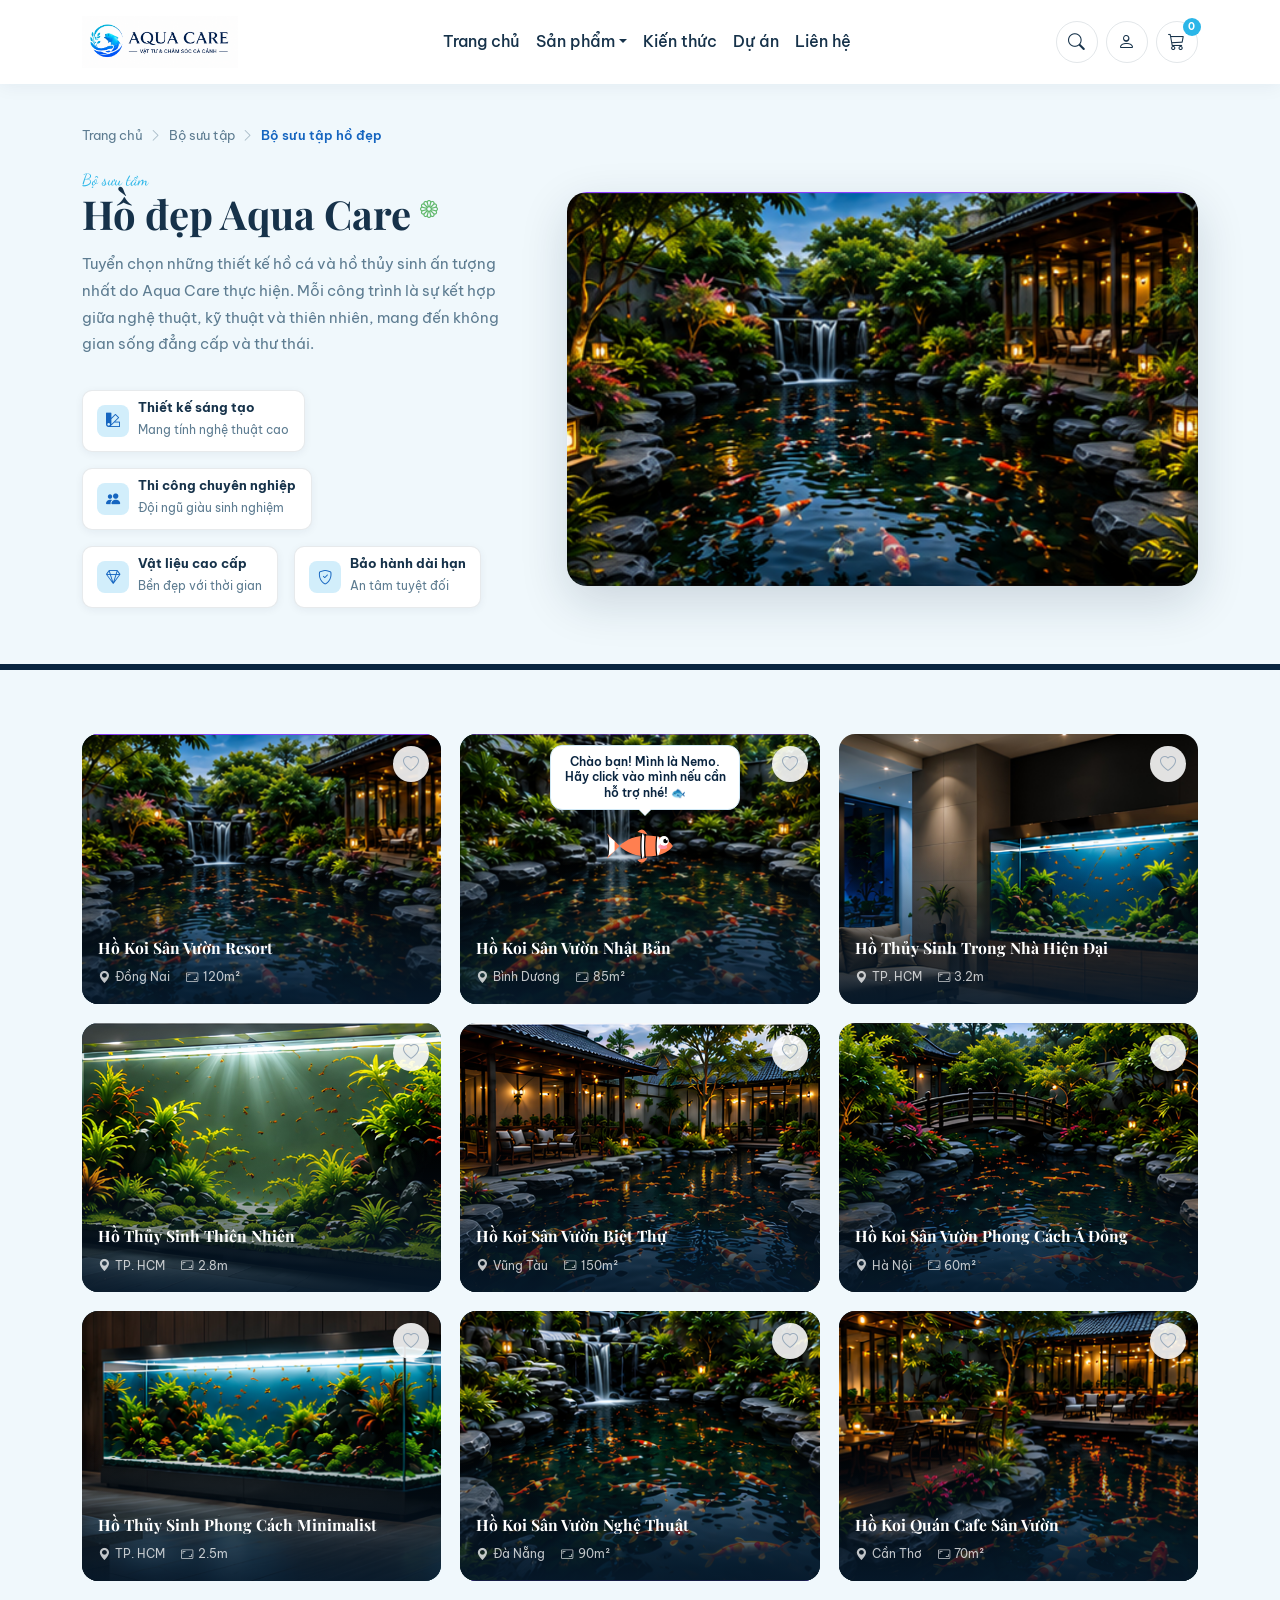
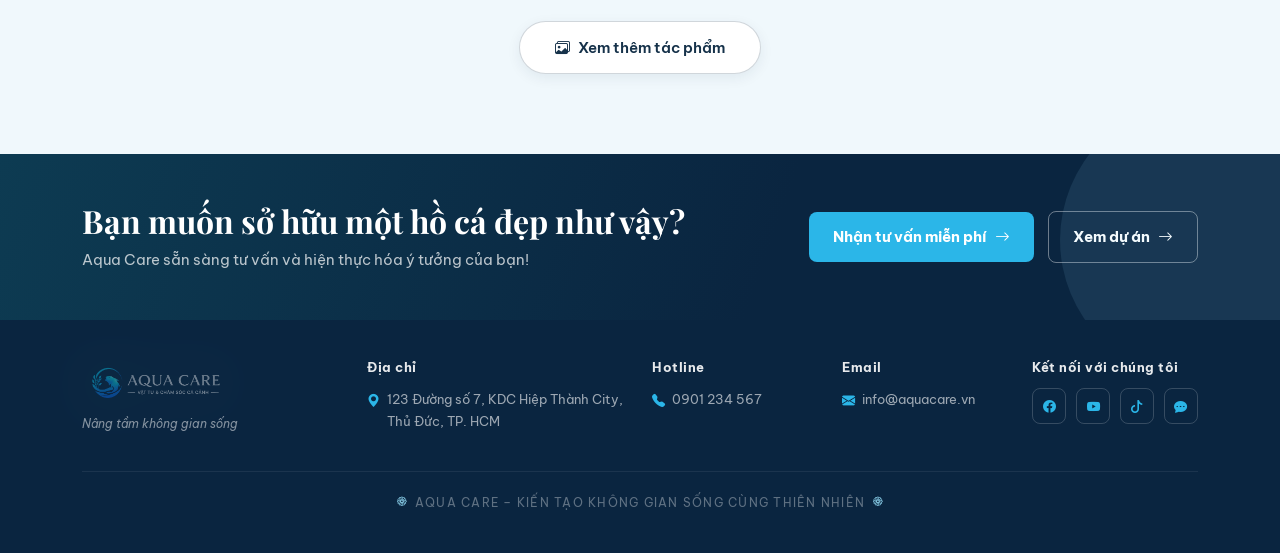
==== commit a1bad8ad: "Fix mobile view sidebars, sorting reset, contact header styling, and Nemo scaling on mobile" ====
--- a/bo-suu-tap.html
+++ b/bo-suu-tap.html
@@ -29,12 +29,14 @@
           <li class="nav-item dropdown">
             <a class="nav-link dropdown-toggle" href="san-pham.html" data-bs-toggle="dropdown">Sản phẩm</a>
             <ul class="dropdown-menu">
+              <li><a class="dropdown-item" href="san-pham.html"><i class="bi bi-grid-fill me-1"></i>Tất cả sản phẩm</a></li>
+              <li><hr class="dropdown-divider"></li>
               <li><a class="dropdown-item" href="san-pham.html?category=he-thong-loc">Hệ thống lọc</a></li>
-              <li><a class="dropdown-item" href="san-pham.html?category=thuc-an">Thức ăn &amp; dinh dưỡng</a></li>
-              <li><a class="dropdown-item" href="san-pham.html?category=thuoc-vi-sinh">Thuốc &amp; vi sinh</a></li>
+              <li><a class="dropdown-item" href="san-pham.html?category=thuc-an">Thức ăn & dinh dưỡng</a></li>
+              <li><a class="dropdown-item" href="san-pham.html?category=thuoc-vi-sinh">Thuốc & vi sinh</a></li>
               <li><a class="dropdown-item" href="san-pham.html?category=vat-lieu-loc">Vật liệu lọc</a></li>
               <li><a class="dropdown-item" href="san-pham.html?category=cay-thuy-sinh">Cây thủy sinh</a></li>
-              <li><a class="dropdown-item" href="san-pham.html?category=thiet-bi">Thiết bị &amp; phụ kiện</a></li>
+              <li><a class="dropdown-item" href="san-pham.html?category=thiet-bi">Thiết bị & phụ kiện</a></li>
             </ul>
           </li>
           <li class="nav-item"><a class="nav-link" href="kien-thuc.html">Kiến thức</a></li>
--- a/css/style.css
+++ b/css/style.css
@@ -2075,6 +2075,21 @@
 }
 
 
+/* Mobile constraints for Nemo helper */
+@media (max-width: 767.98px) {
+  .nemo-helper {
+    width: 48px !important;
+    height: 30px !important;
+    bottom: 12px !important;
+  }
+  .nemo-bubble {
+    width: 130px !important;
+    font-size: 0.65rem !important;
+    bottom: 38px !important;
+    padding: 5px 8px !important;
+  }
+}
+
 /* ==========================================
    ORDER SIMULATION ANIMATIONS (SHARED & CARTOON-SMOOTH)
    ========================================== */
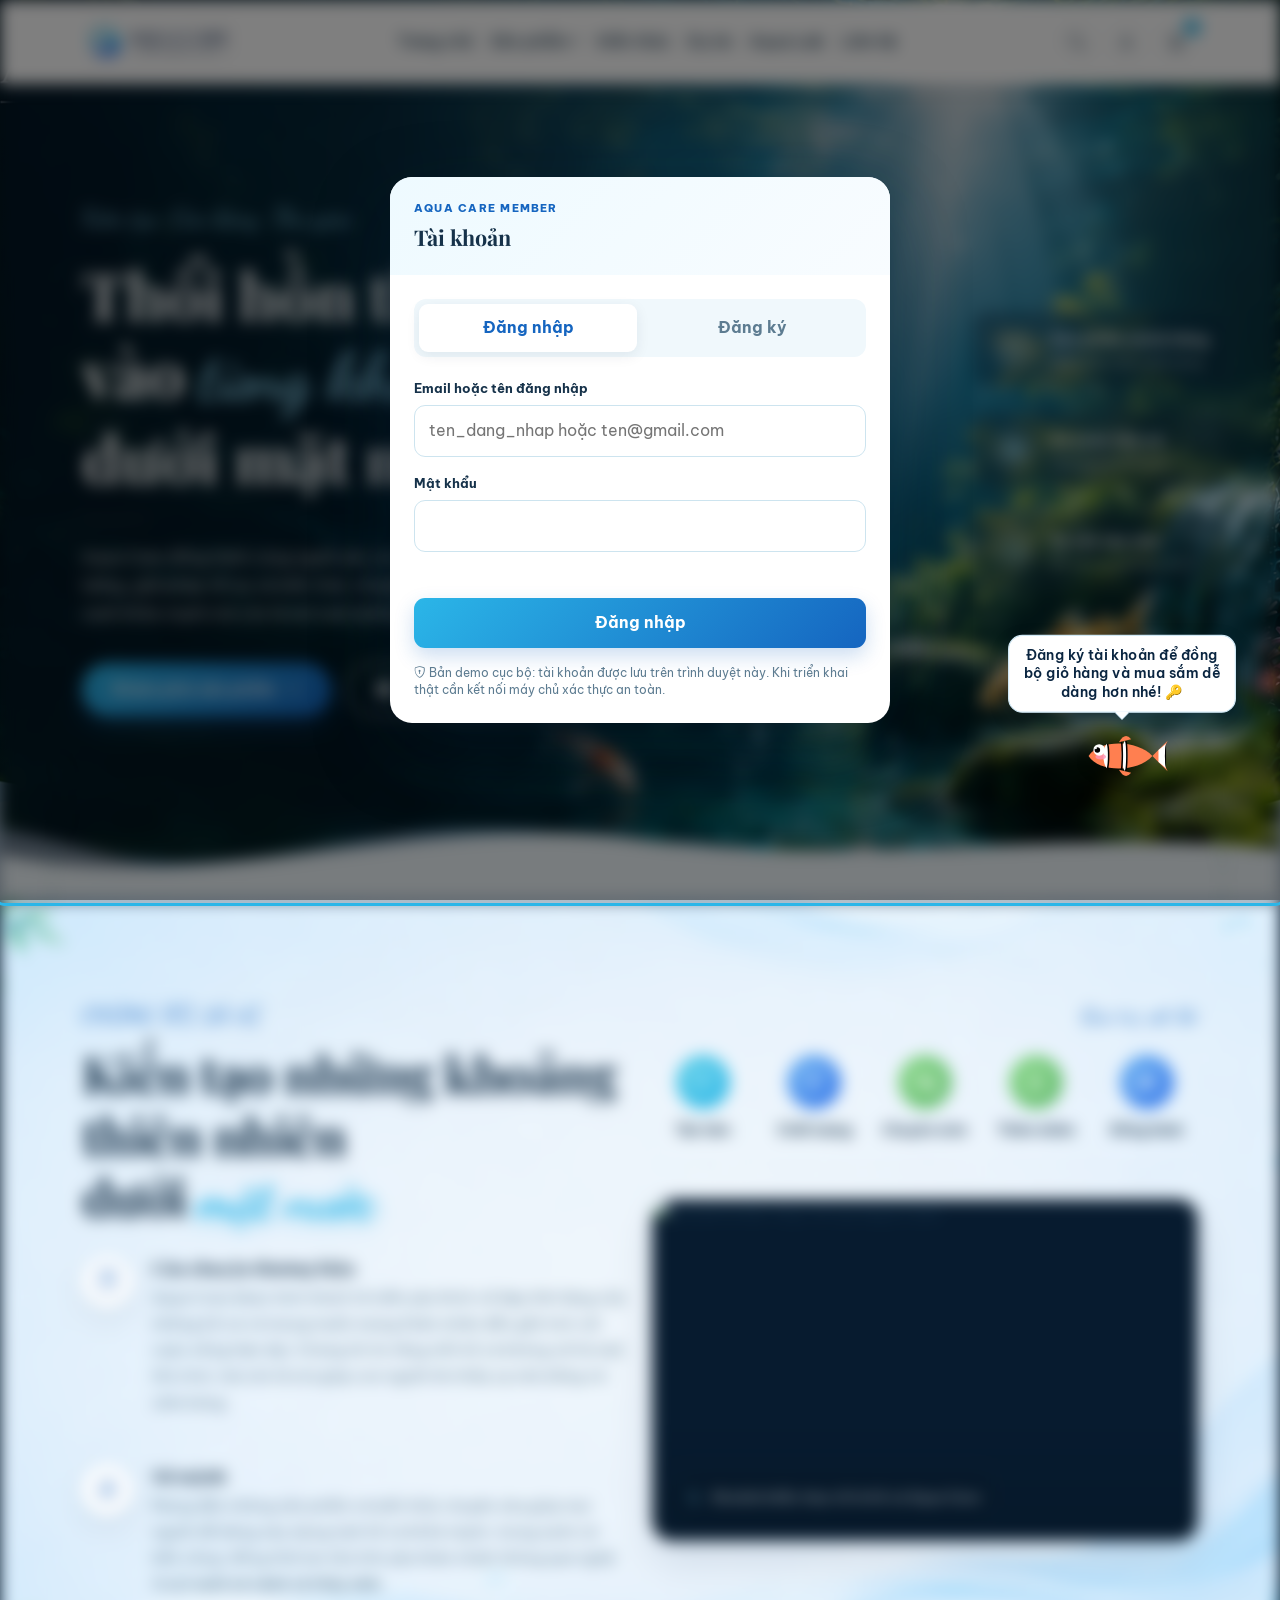
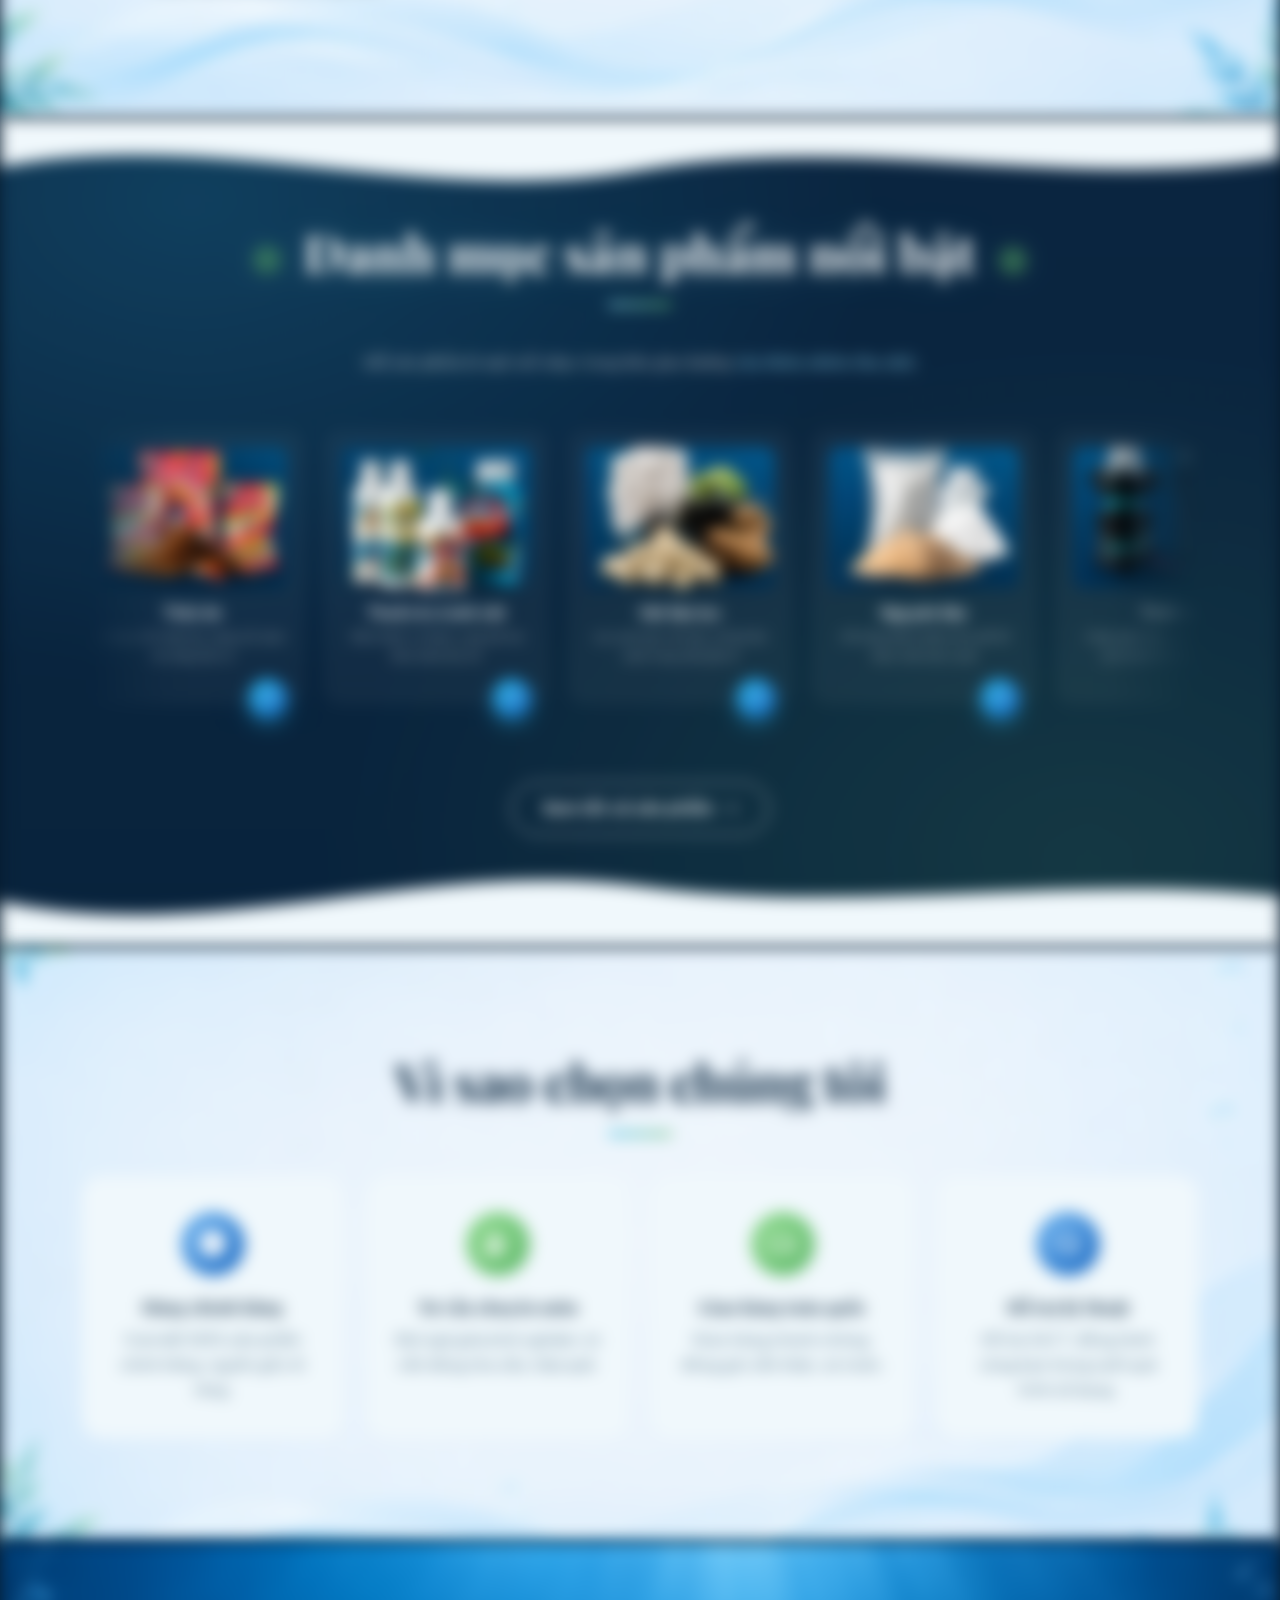
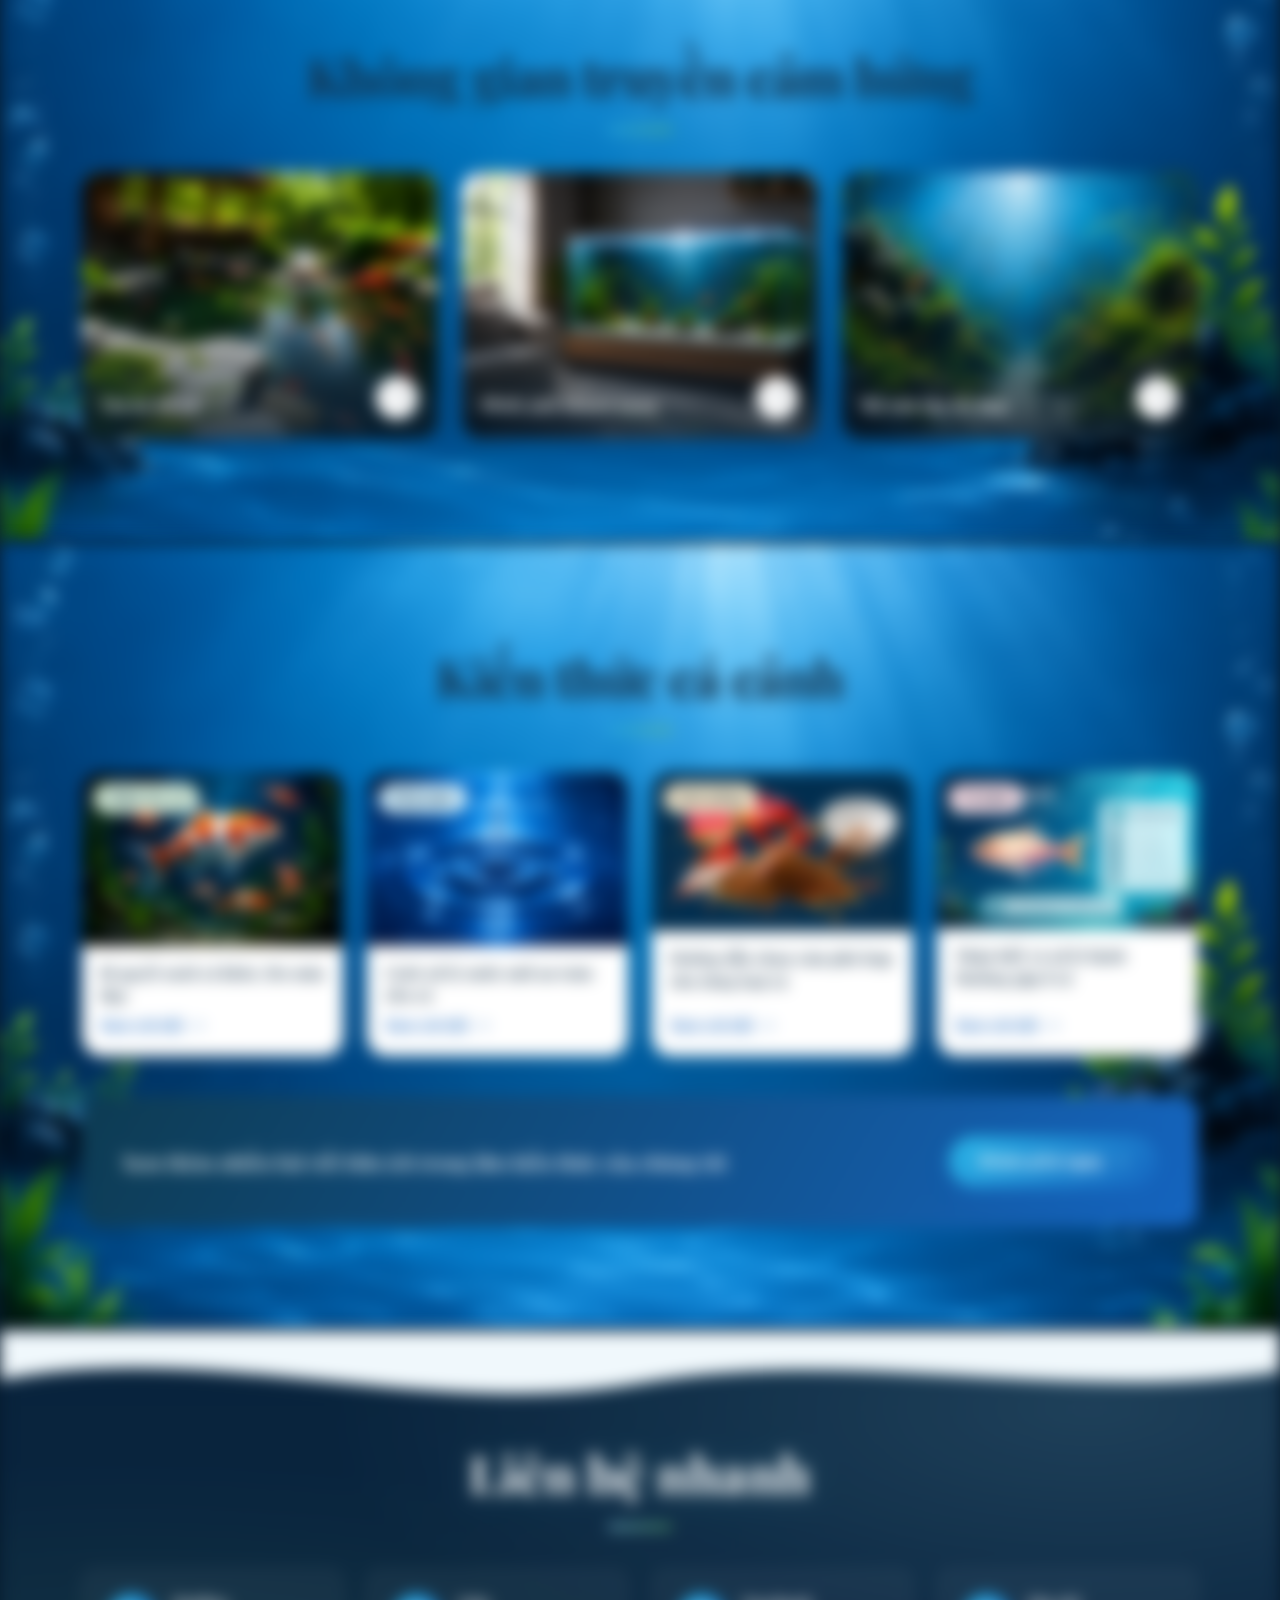
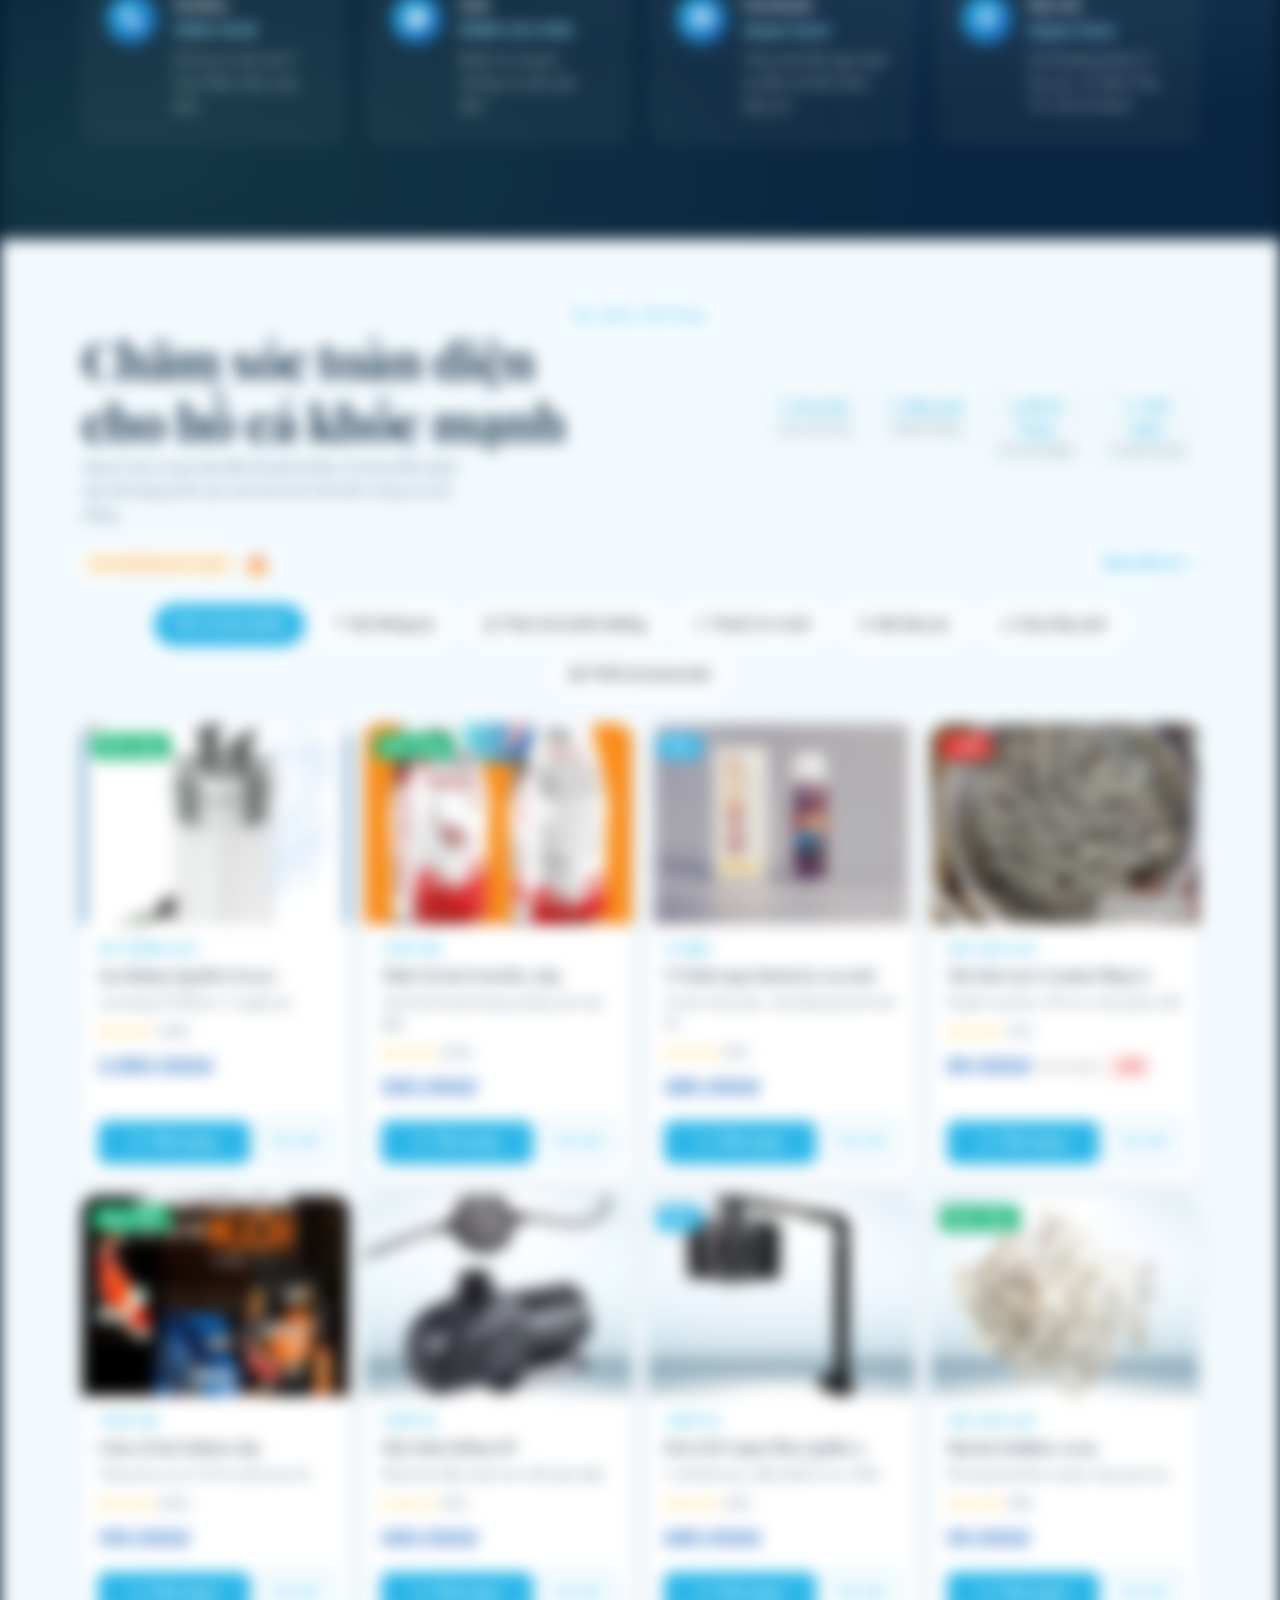
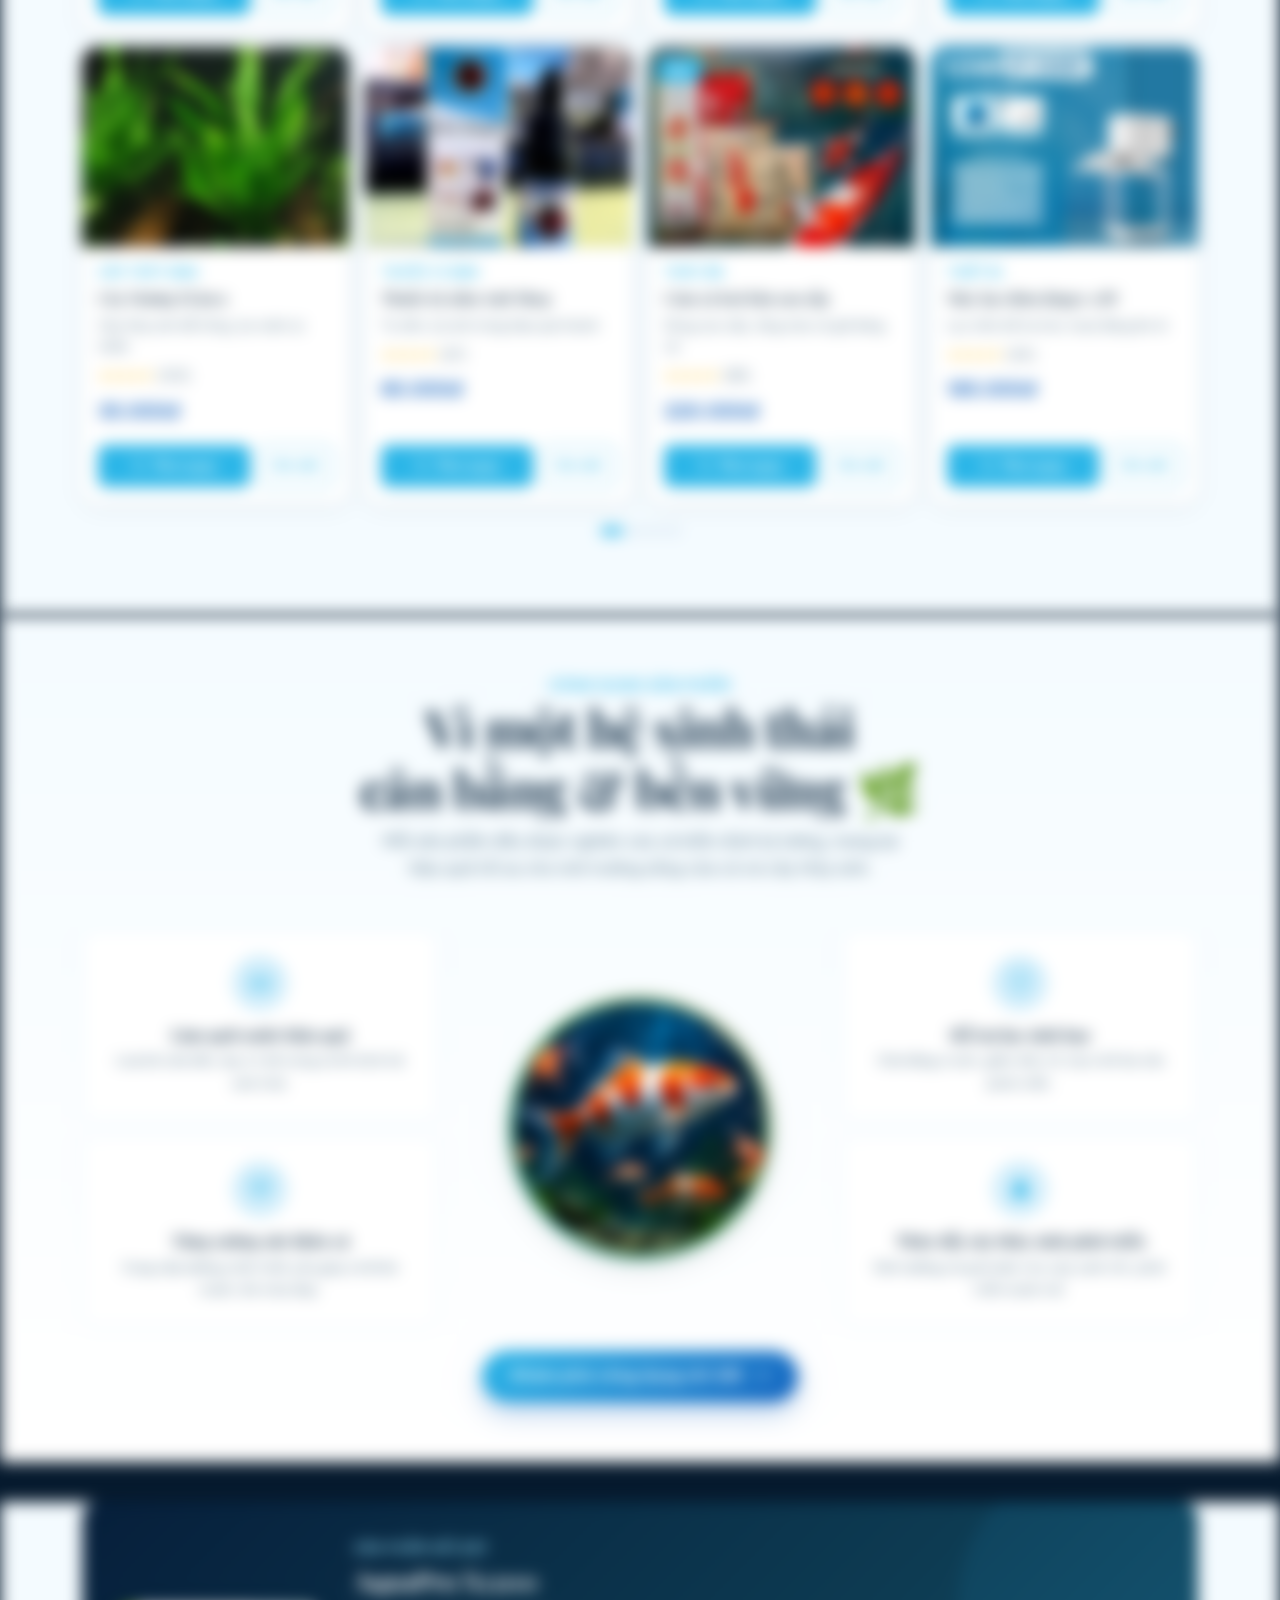
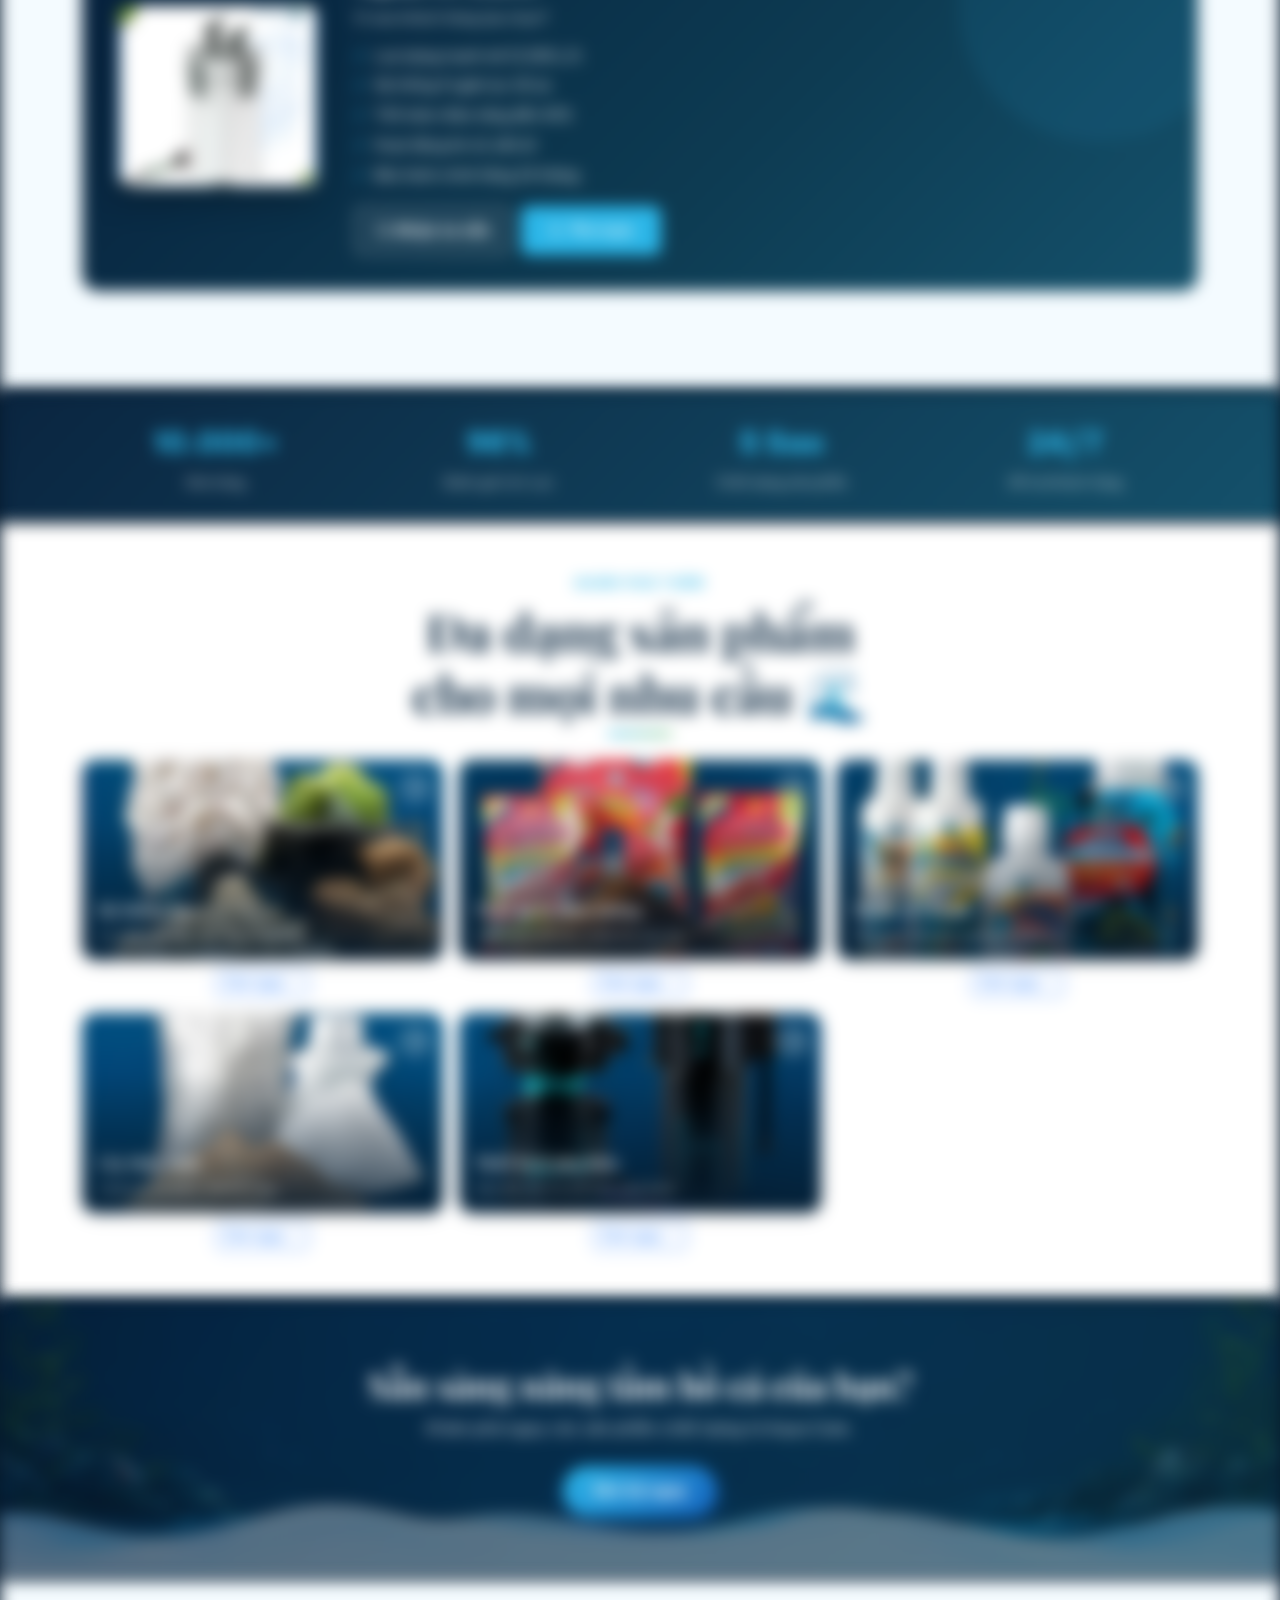
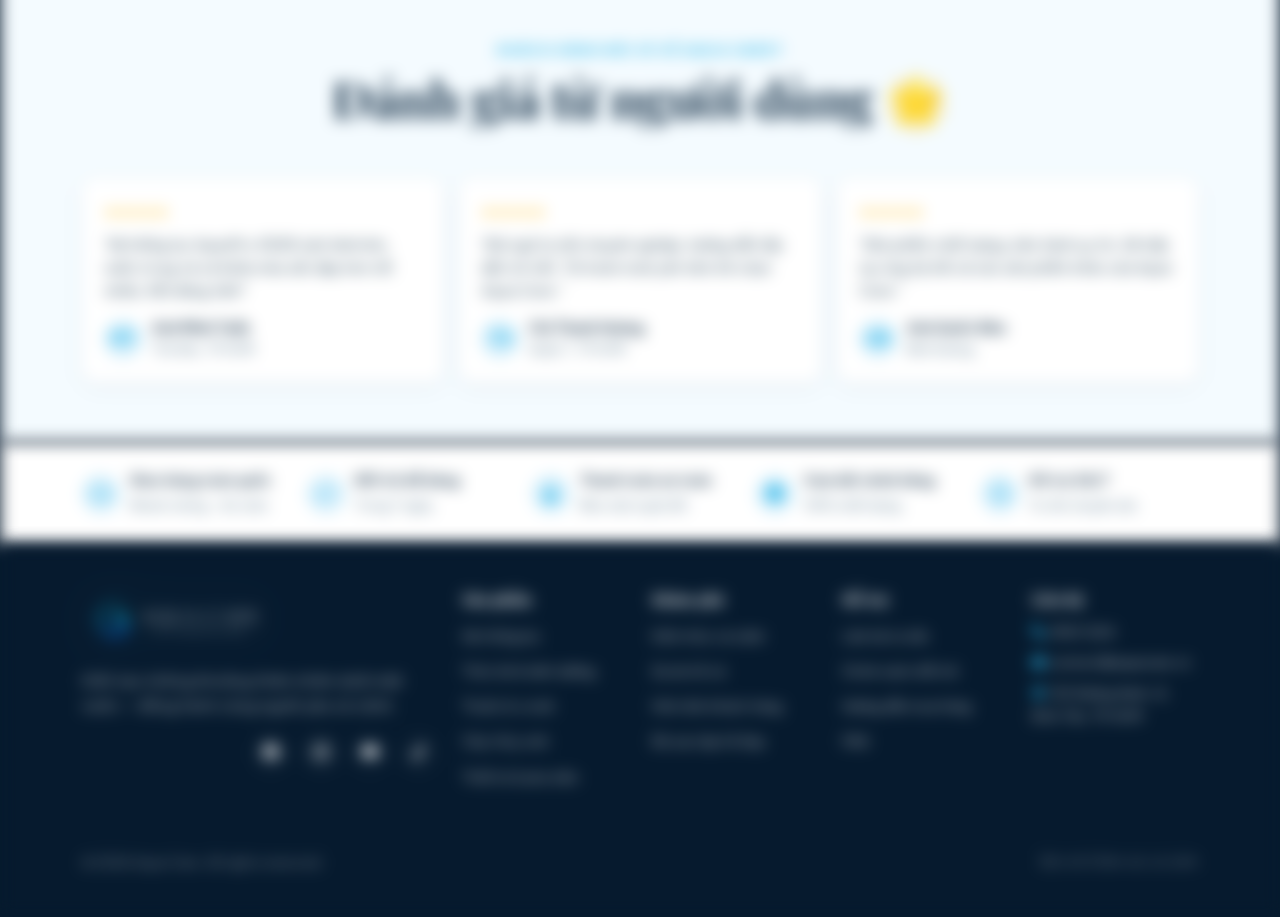
==== commit fdf0ca90: "Fix login lock blur, fix mobile hero layout, add 2D Pond Designer feature" ====
--- a/bo-suu-tap.html
+++ b/bo-suu-tap.html
@@ -41,7 +41,8 @@
           </li>
           <li class="nav-item"><a class="nav-link" href="kien-thuc.html">Kiến thức</a></li>
           <li class="nav-item"><a class="nav-link" href="du-an.html">Dự án</a></li>
-          <li class="nav-item"><a class="nav-link" href="lien-he.html">Liên hệ</a></li>
+                    <li class="nav-item"><a class="nav-link" href="cong-cu.html">Aqua Lab</a></li>
+        <li class="nav-item"><a class="nav-link" href="lien-he.html">Liên hệ</a></li>
         </ul>
         <div class="navbar-icons d-flex align-items-center gap-2">
           <button class="icon-btn" aria-label="Tìm kiếm"><i class="bi bi-search"></i></button>
--- a/css/style.css
+++ b/css/style.css
@@ -1559,7 +1559,13 @@
     justify-content: flex-start;
   }
 
-  .hero { padding-bottom: 12rem; text-align: left; }
+  .hero {
+    padding-bottom: 12rem;
+    text-align: left;
+    flex-direction: column;
+    justify-content: center;
+    align-items: stretch;
+  }
 
   .hero-trust {
     position: static;
@@ -2342,3 +2348,11 @@
   100% { transform: translateY(140px) translateX(var(--drift, 30px)) rotate(540deg); opacity: 0; }
 }
 
+/* Glassmorphic login gate blur */
+body.aqua-locked-blur > :not(#aquaHeaderModules):not(#nemoHelper):not(#aquaChatWidget):not(.modal):not(.modal-backdrop) {
+  filter: blur(8px);
+  pointer-events: none;
+  transition: filter 0.3s ease;
+}
+
+
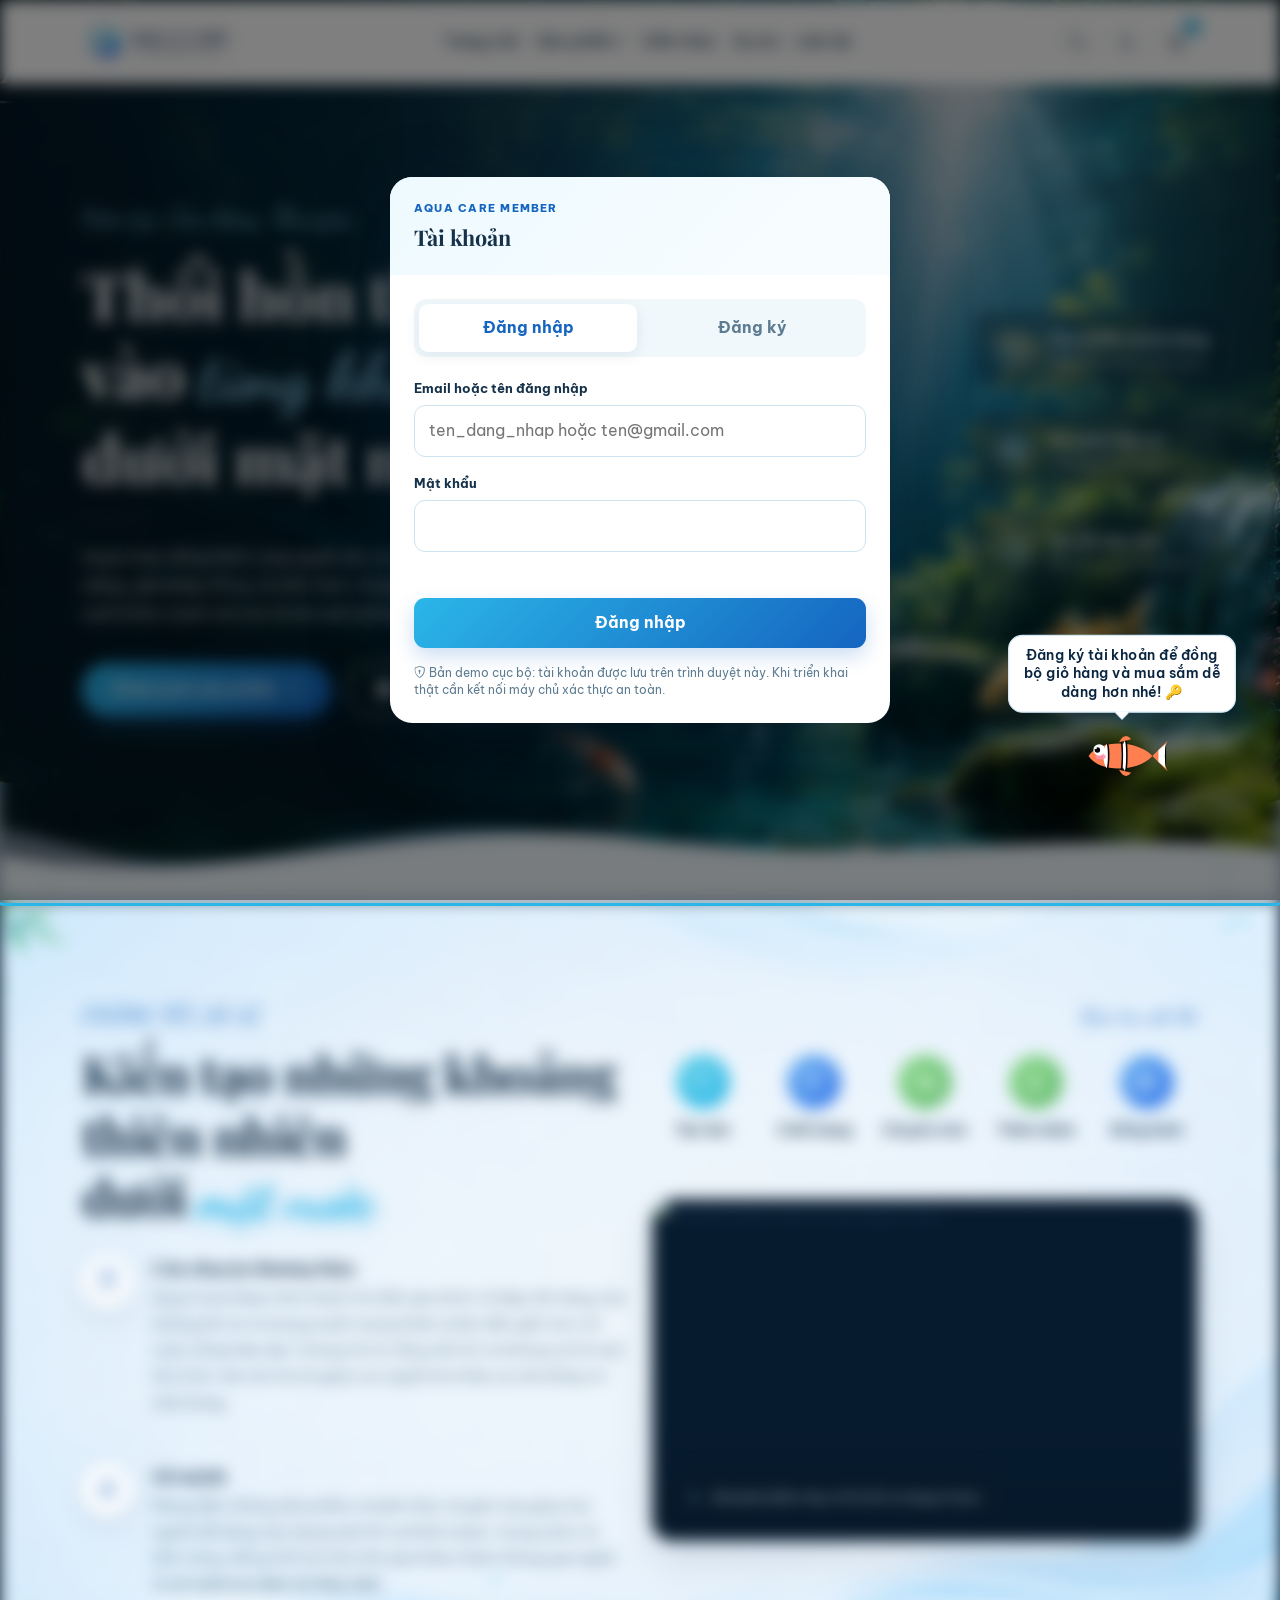
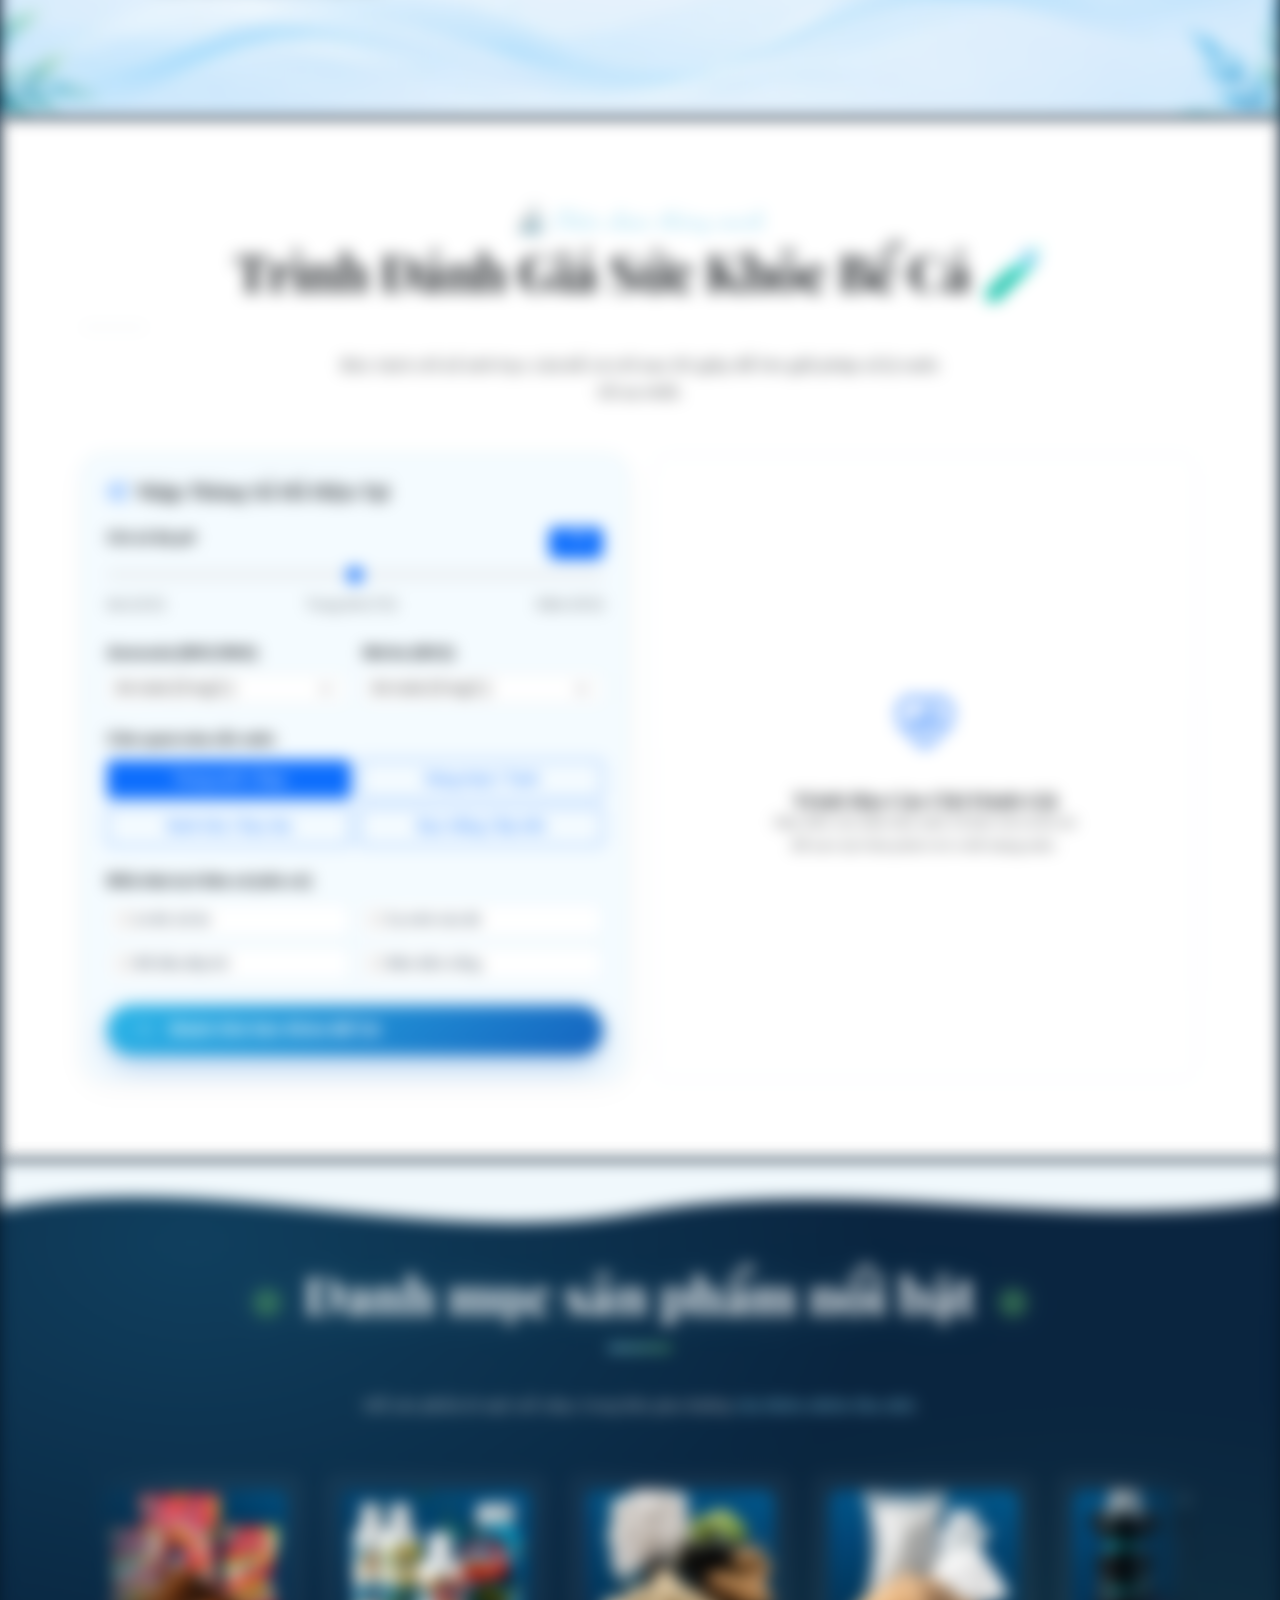
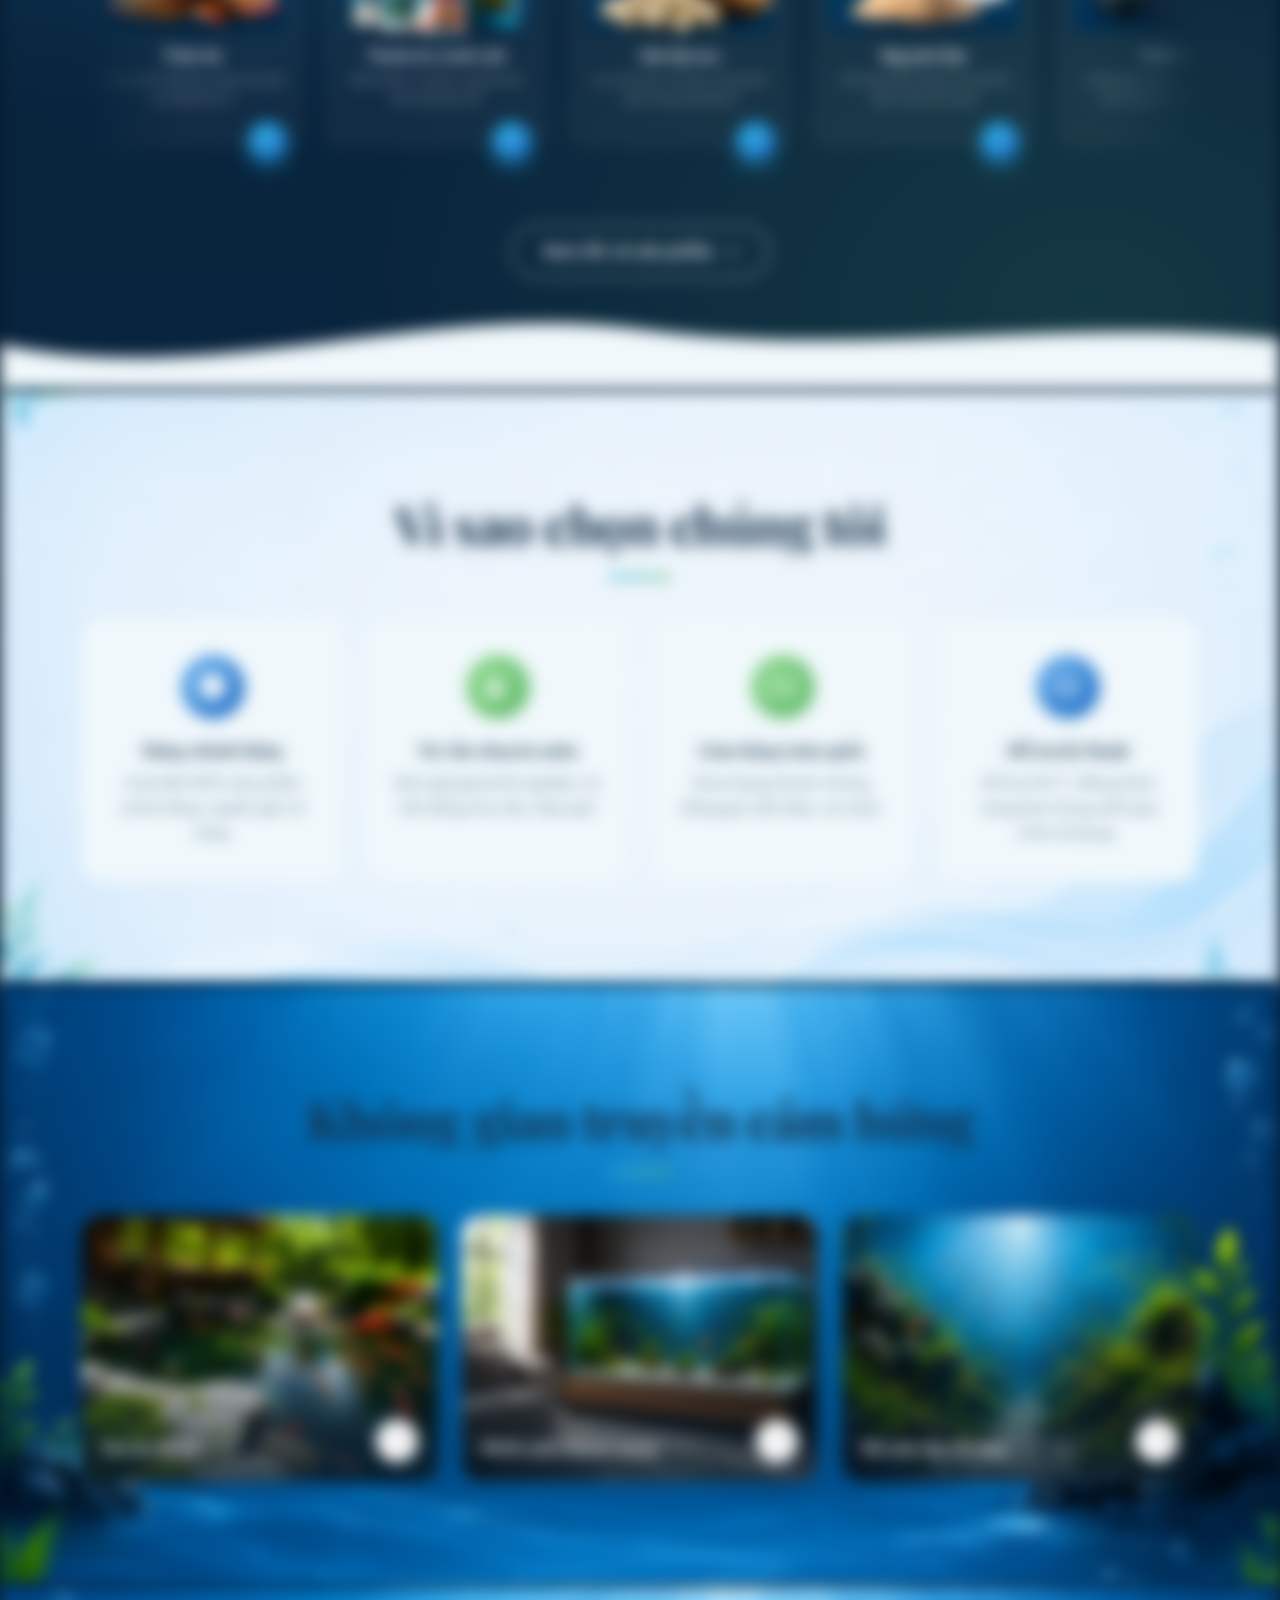
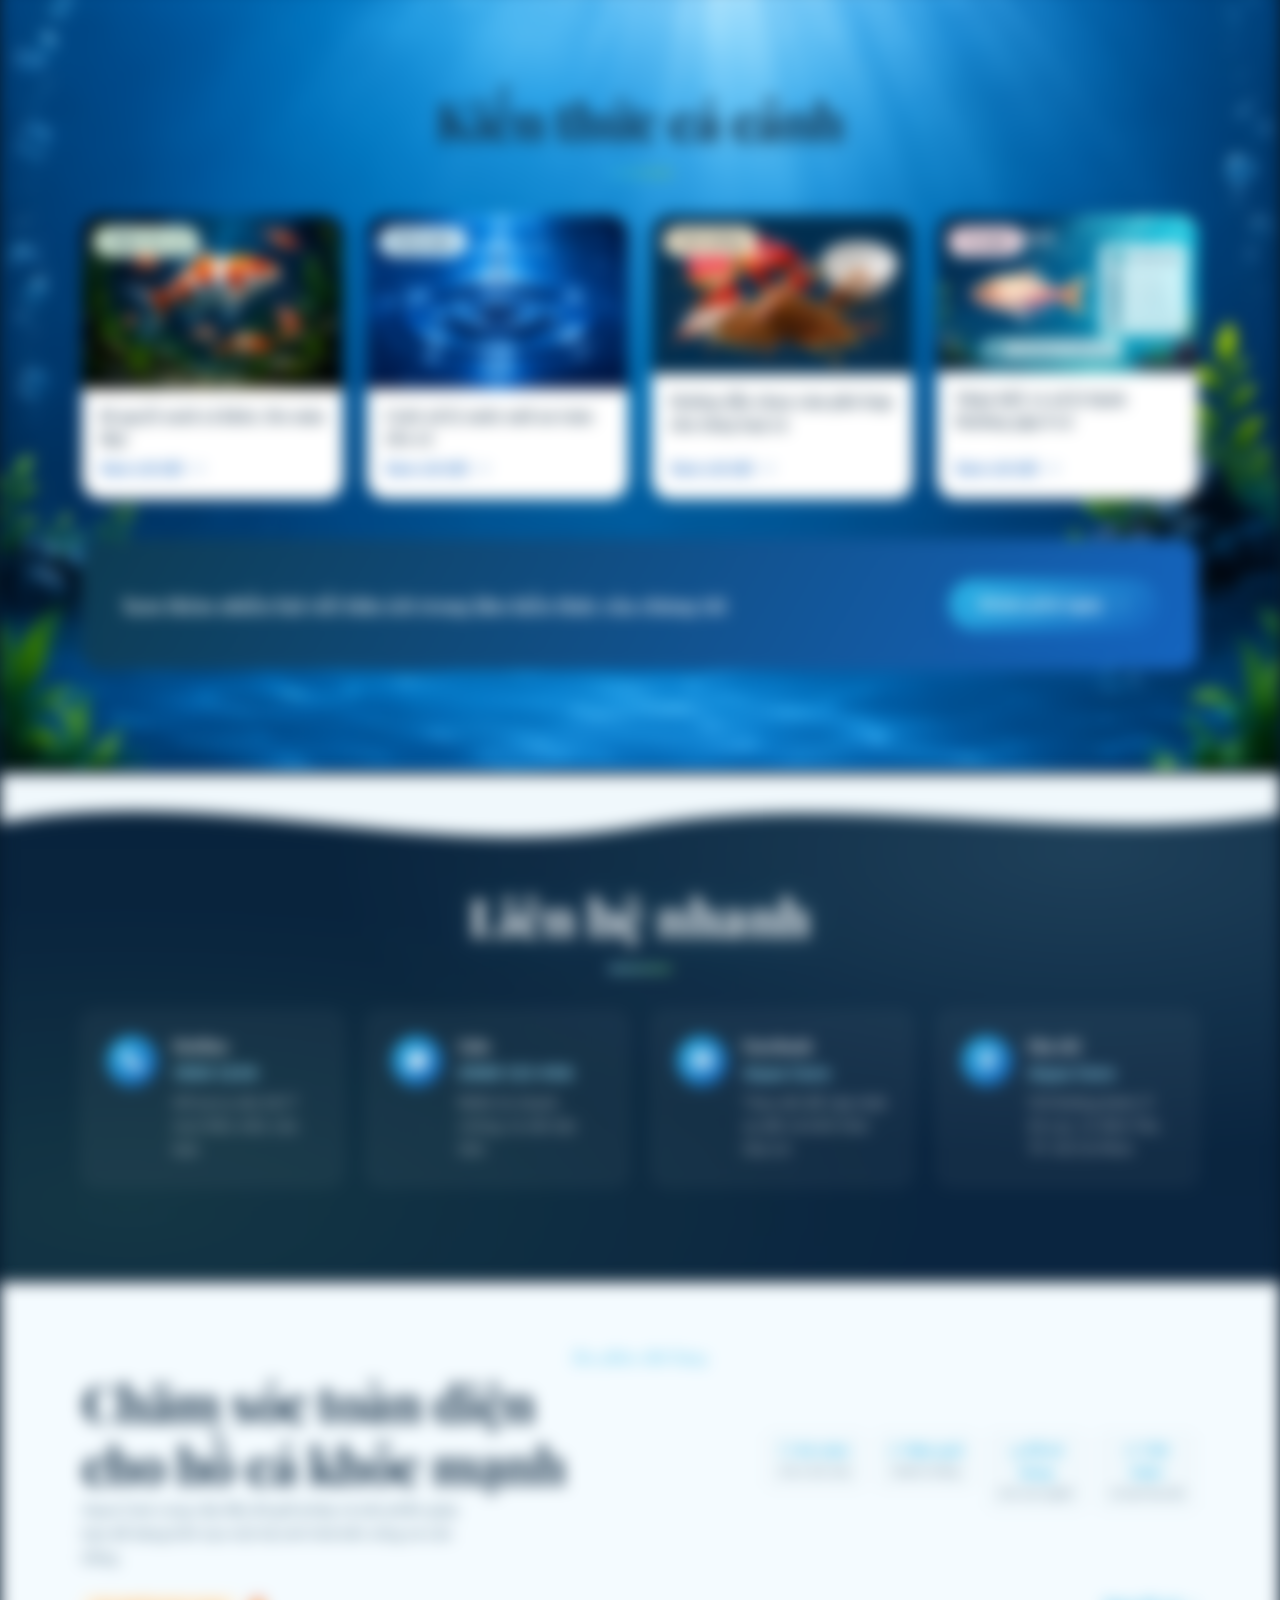
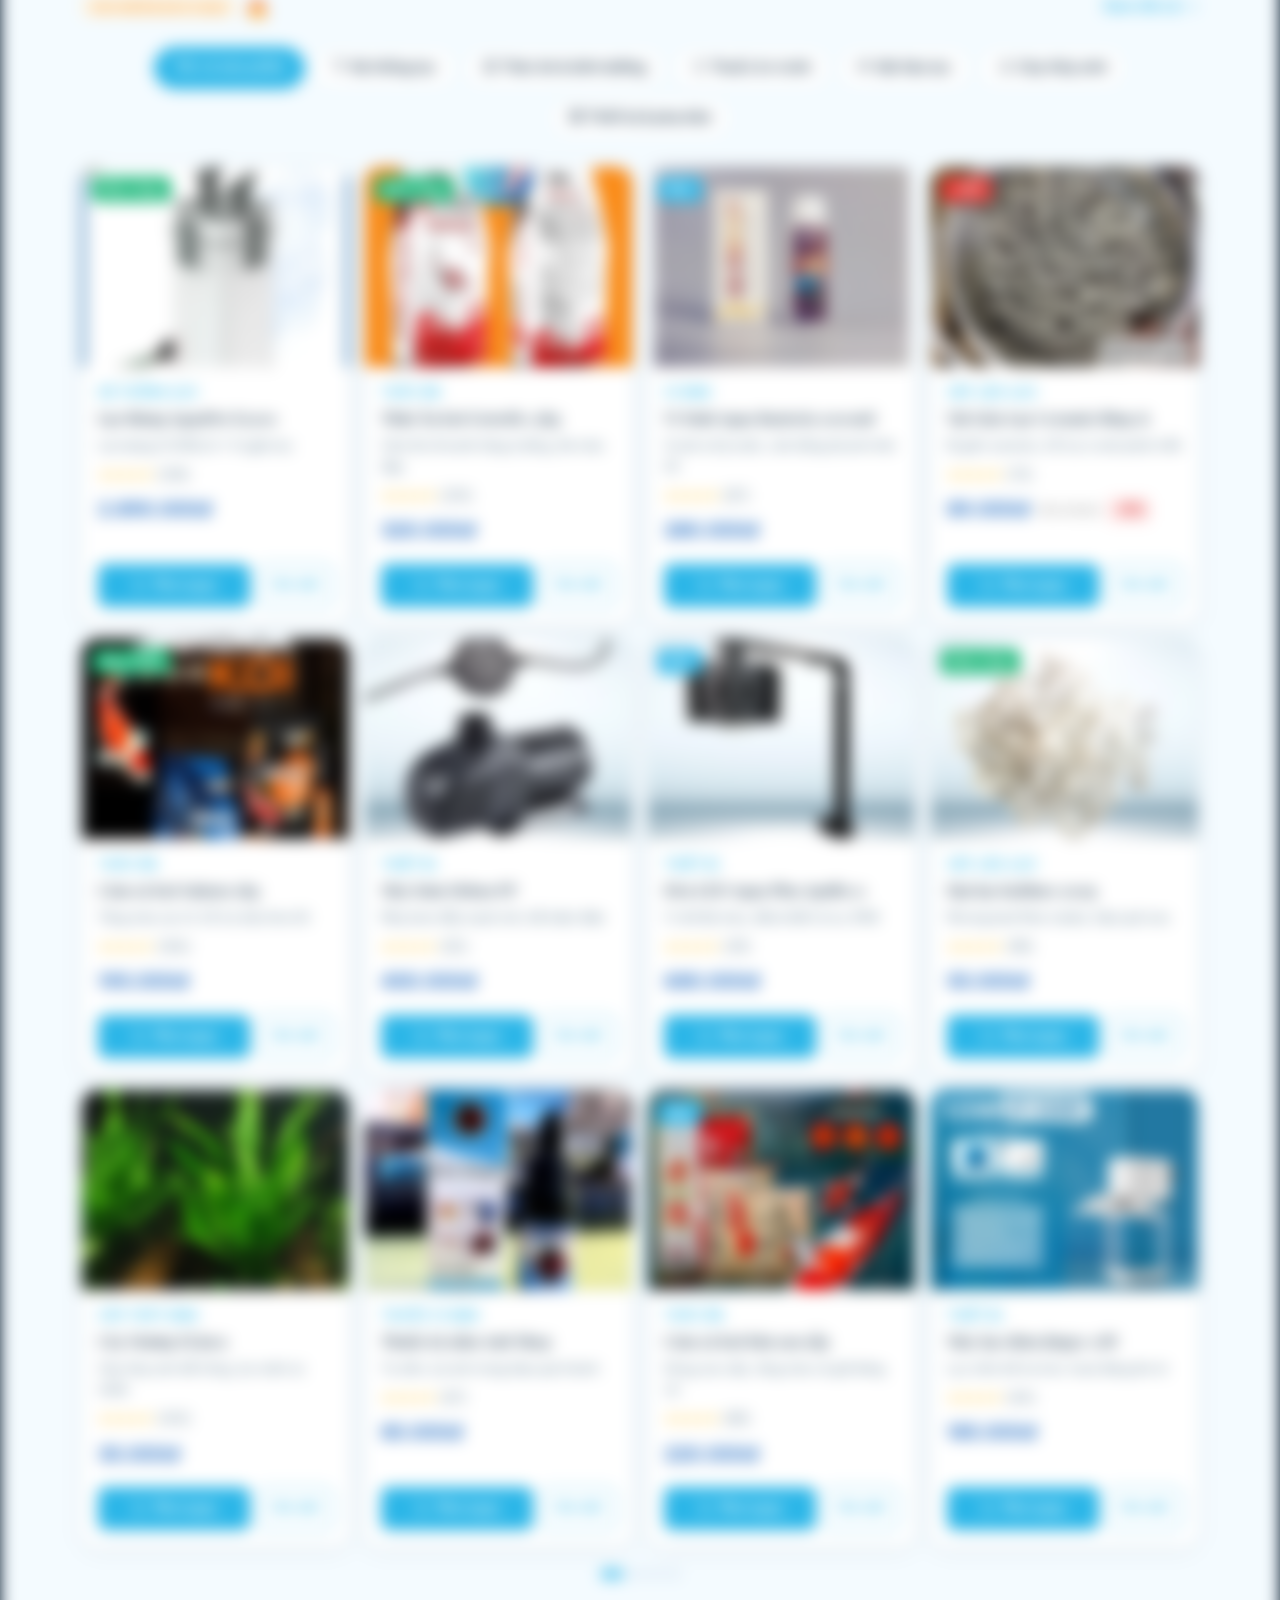
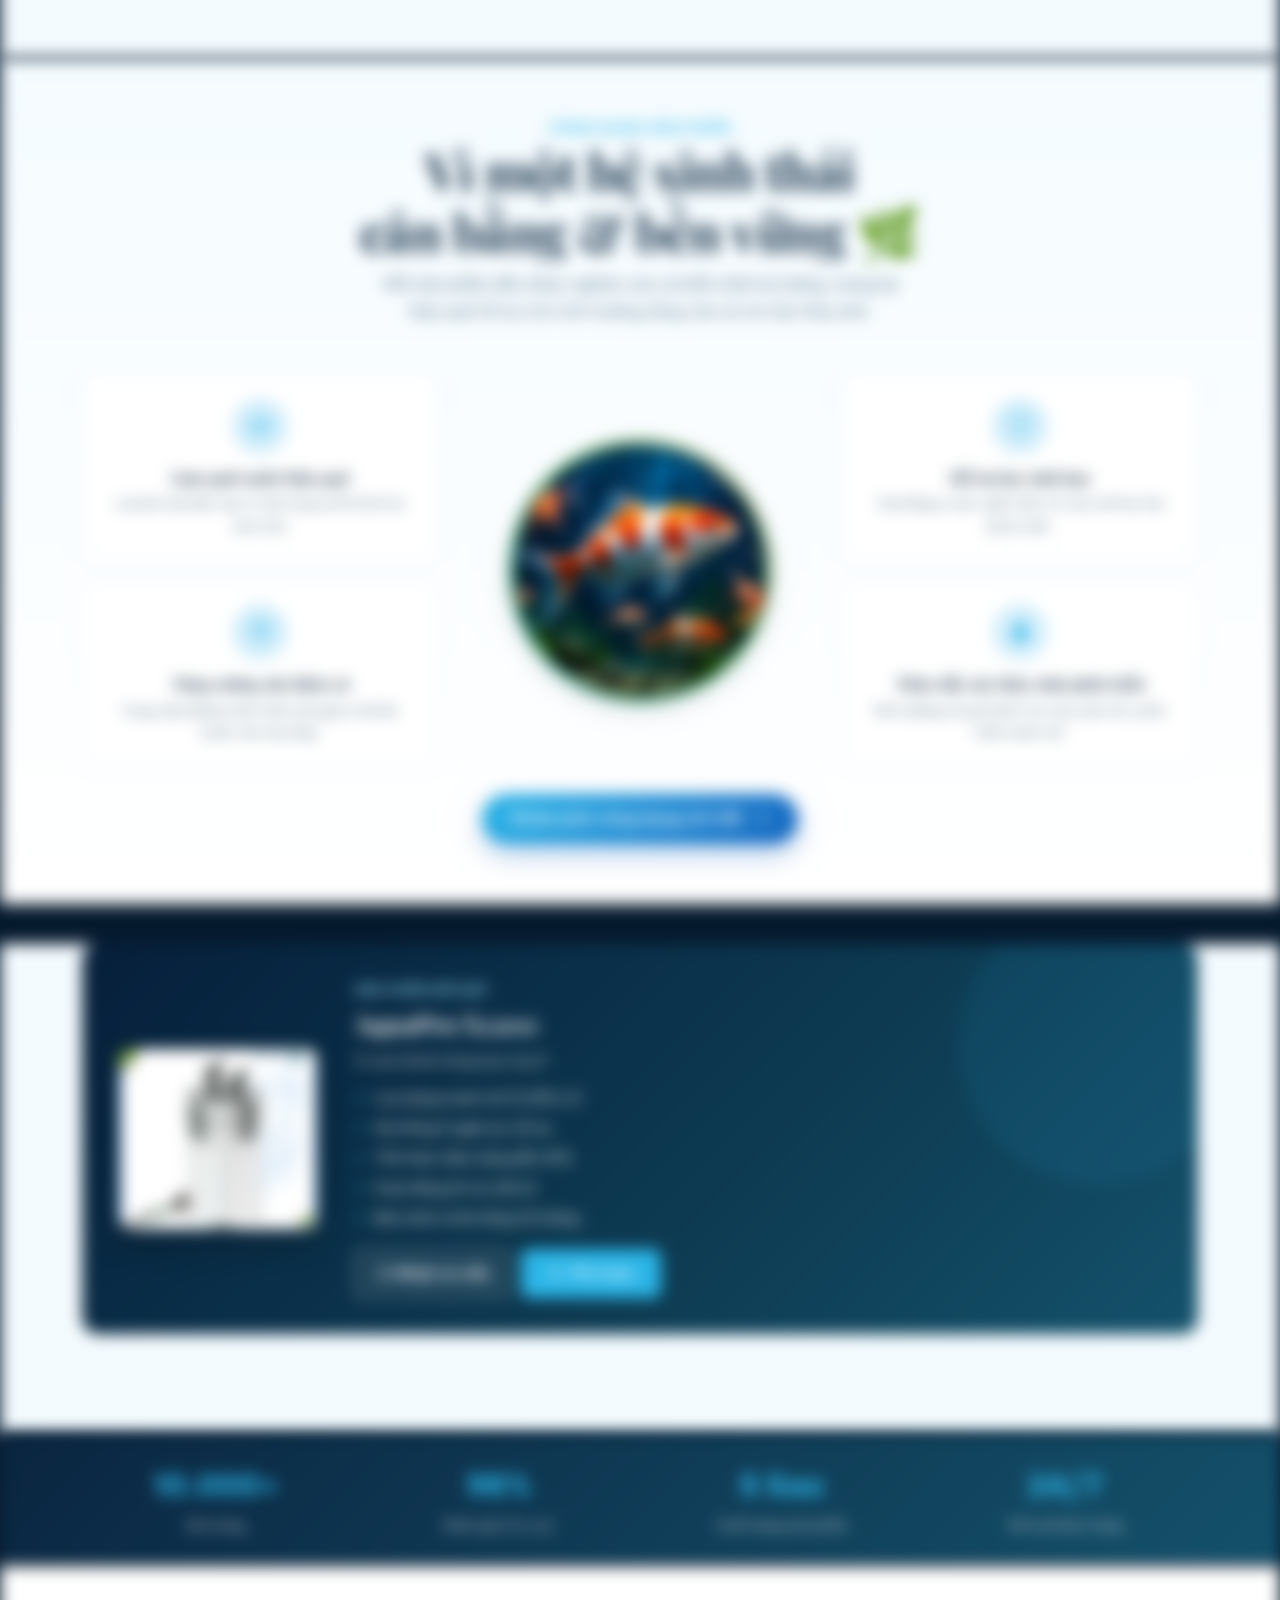
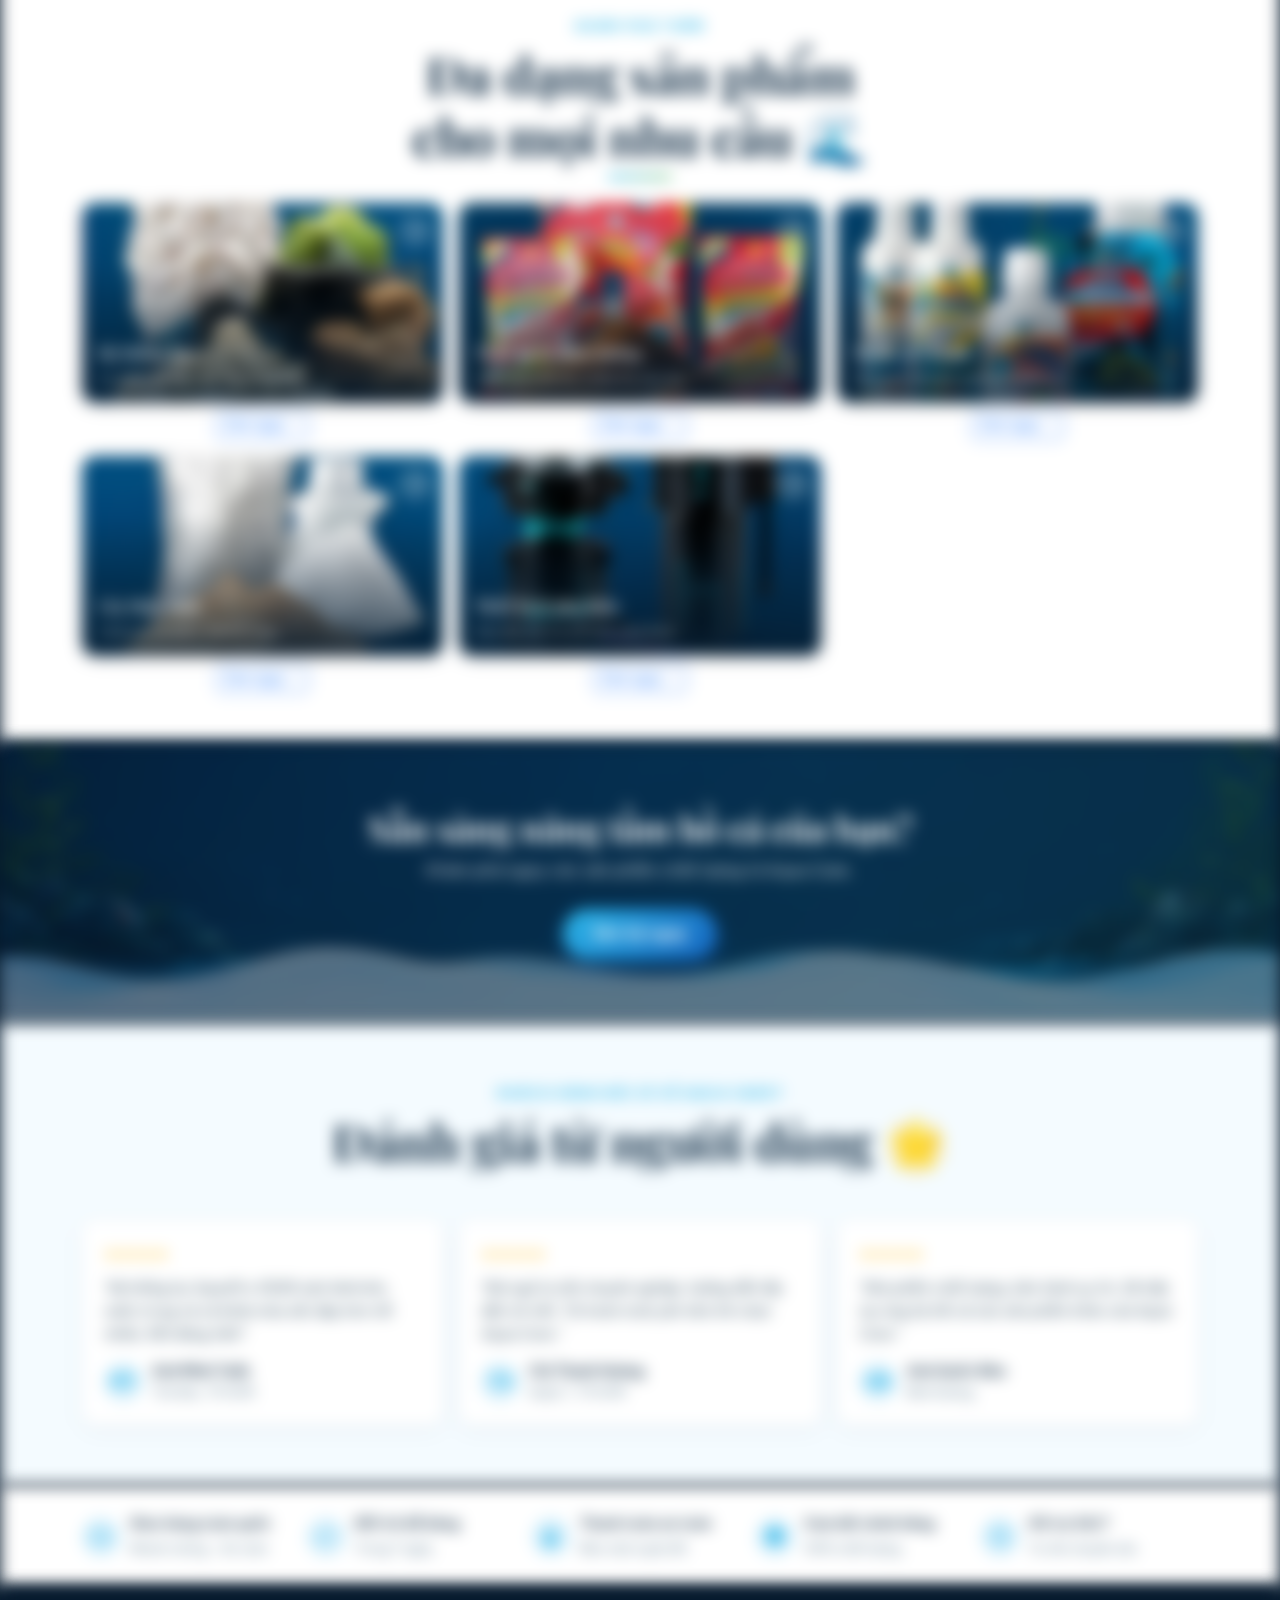
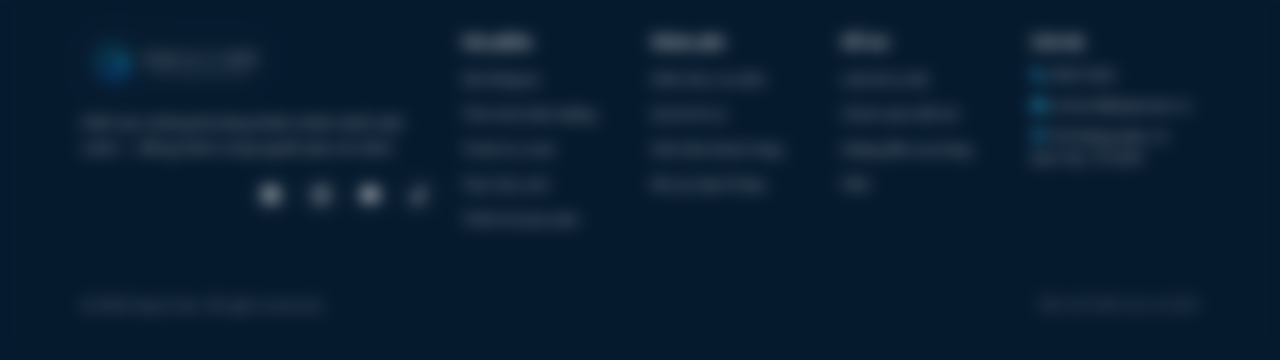
==== commit 47a9e9f3: "feat: Remove Aqua Lab, add 5 signature interactive features, and upgrade AI Nemo chatbox" ====
--- a/bo-suu-tap.html
+++ b/bo-suu-tap.html
@@ -41,7 +41,6 @@
           </li>
           <li class="nav-item"><a class="nav-link" href="kien-thuc.html">Kiến thức</a></li>
           <li class="nav-item"><a class="nav-link" href="du-an.html">Dự án</a></li>
-                    <li class="nav-item"><a class="nav-link" href="cong-cu.html">Aqua Lab</a></li>
         <li class="nav-item"><a class="nav-link" href="lien-he.html">Liên hệ</a></li>
         </ul>
         <div class="navbar-icons d-flex align-items-center gap-2">
--- a/css/style.css
+++ b/css/style.css
@@ -2086,7 +2086,9 @@
   .nemo-helper {
     width: 48px !important;
     height: 30px !important;
-    bottom: 12px !important;
+    bottom: 76px !important;
+    right: 16px !important;
+    left: auto !important;
   }
   .nemo-bubble {
     width: 130px !important;
